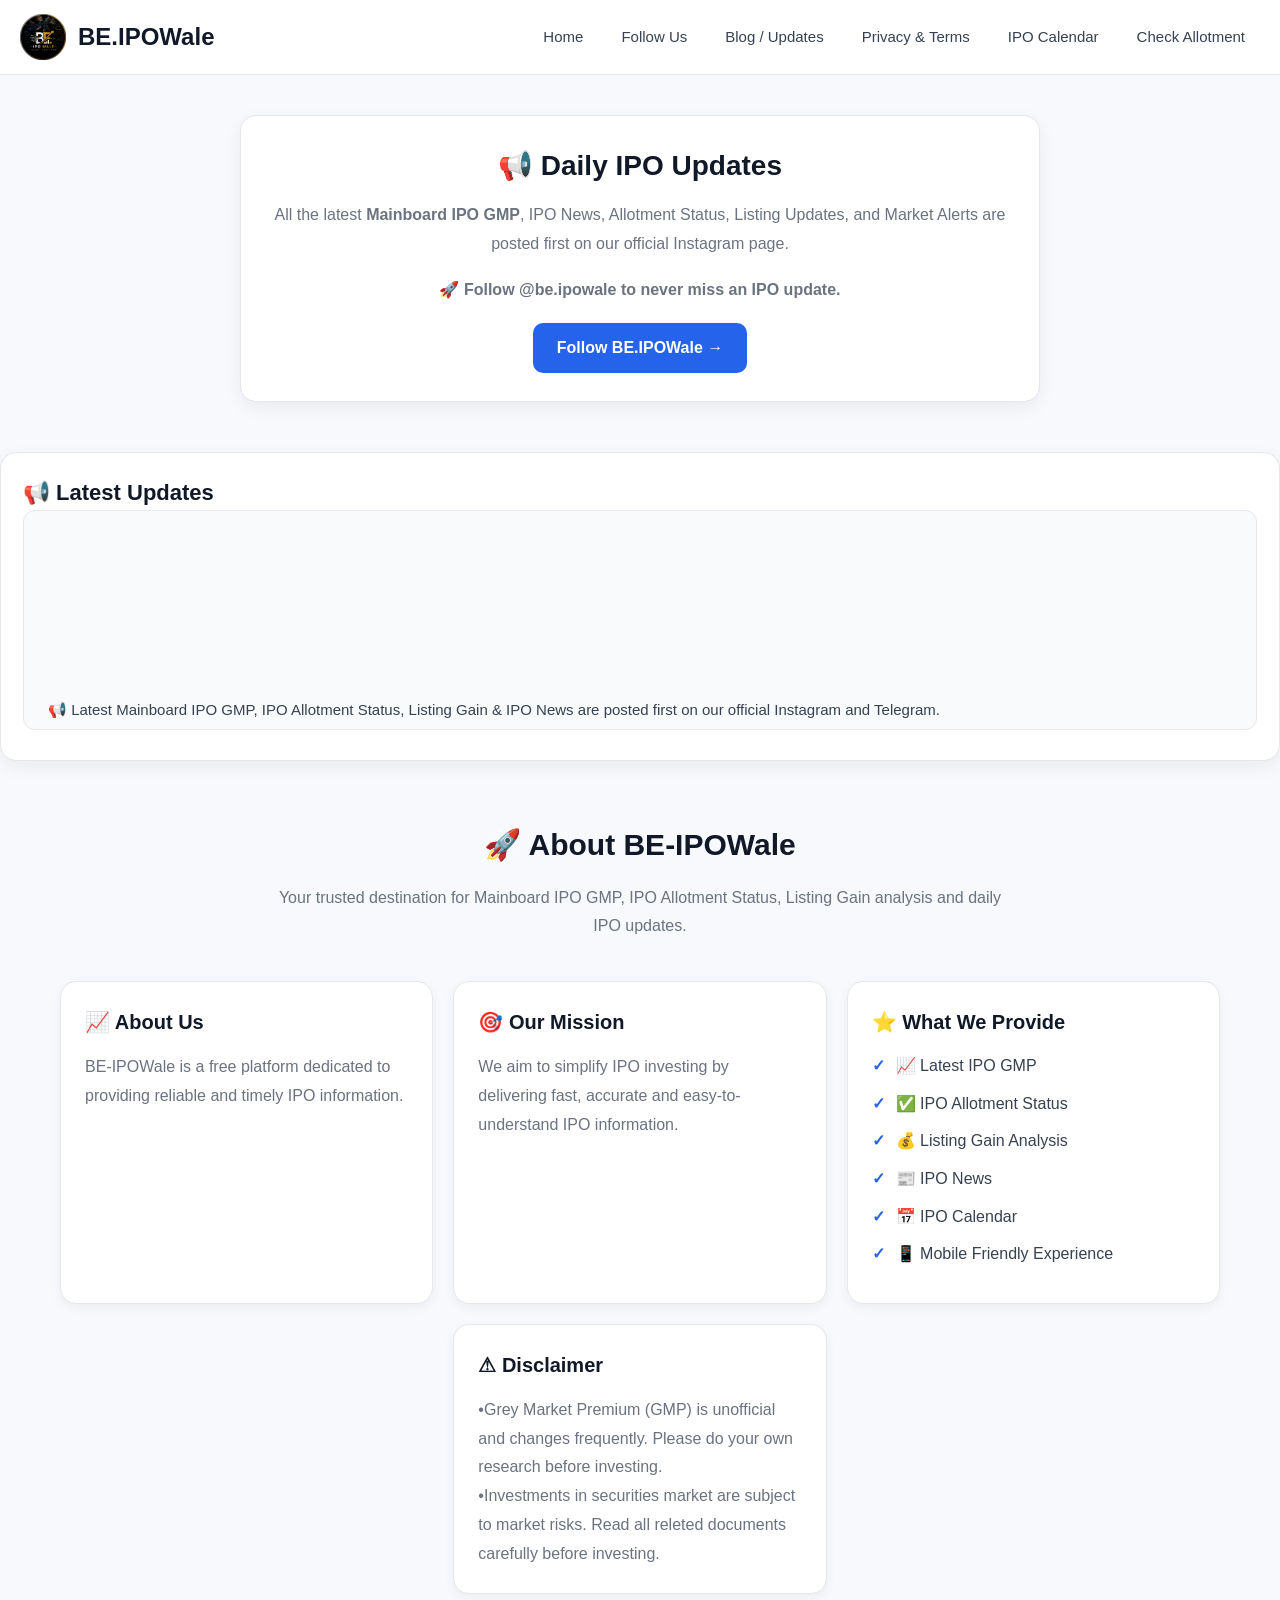
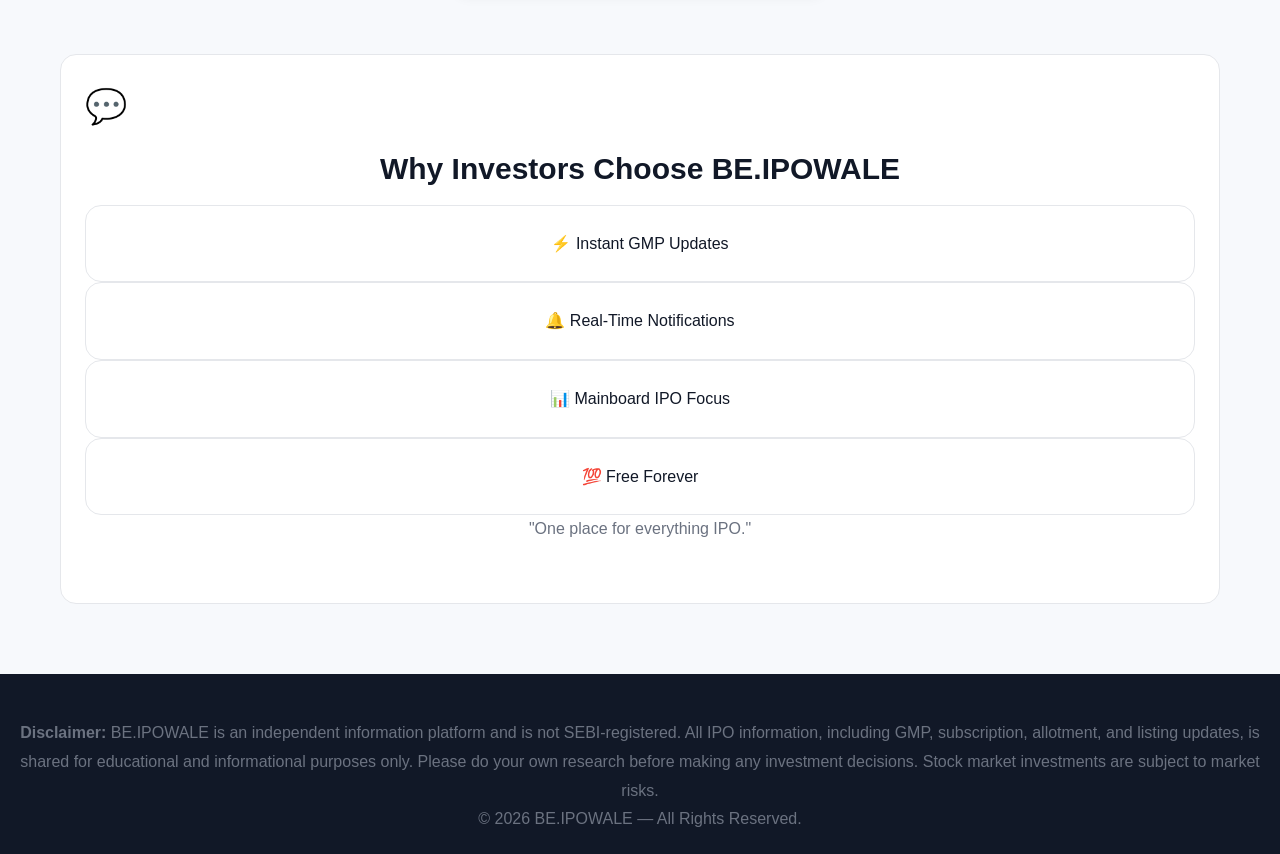
==== templates/index.html @ 729c3a72 "Update index.html" ====
<!DOCTYPE html>
<html lang="en">
<head>
    <meta charset="UTF-8">
    <meta http-equiv="X-UA-Compatible" content="IE=edge">

    <!-- Responsive -->
    <meta name="viewport" content="width=device-width, initial-scale=1.0">

    <!-- Primary SEO -->
    <title>BE.IPOWale | Mainboard IPO GMP, IPO Allotment Status, Listing Gain & IPO Calendar</title>

    <meta name="title" content="BE.IPOWale | Mainboard IPO GMP, IPO Allotment Status & IPO Updates">

    <meta name="description" content="Get the latest Mainboard IPO GMP, IPO Allotment Status, Listing Gain, IPO Calendar, Subscription Status, IPO News and Daily IPO Updates. BE.IPOWale provides fast, reliable and easy-to-understand IPO information for investors.">

    <meta name="keywords" content="IPO GMP, Mainboard IPO GMP, IPO Allotment Status, IPO Listing Gain, IPO Calendar, IPO News, Upcoming IPO, Current IPO, Latest IPO, IPO Subscription, Grey Market Premium, BE IPOWale">

    <meta name="author" content="BE.IPOWale">

    <meta name="robots" content="index, follow, max-image-preview:large">

    <meta name="googlebot" content="index, follow">

    <meta name="revisit-after" content="1 day">

    <!-- Canonical -->
    <link rel="canonical" href="https://beipowale.onrender.com/">

    <!-- Language -->
    <meta name="language" content="English">
    <meta http-equiv="content-language" content="en">

    <!-- Geo -->
    <meta name="geo.region" content="IN">
    <meta name="geo.country" content="India">

    <!-- Theme -->
    <meta name="theme-color" content="#0f172a">

    <!-- Open Graph -->
    <meta property="og:type" content="website">

    <meta property="og:site_name" content="BE.IPOWale">

    <meta property="og:title" content="BE.IPOWale | Mainboard IPO GMP & Allotment Status">

    <meta property="og:description" content="Latest Mainboard IPO GMP, IPO Allotment Status, Listing Gain, IPO Calendar and Daily IPO Updates.">

    <meta property="og:url" content="https://beipowale.onrender.com/">

    <meta property="og:image" content="https://beipowale.onrender.com/static/logo.jpg">

    <meta property="og:image:width" content="512">

    <meta property="og:image:height" content="512">

    <!-- Twitter -->
    <meta name="twitter:card" content="summary_large_image">

    <meta name="twitter:title" content="BE.IPOWale | Mainboard IPO GMP">

    <meta name="twitter:description" content="Daily Mainboard IPO GMP, IPO Allotment Status, Listing Gain, IPO Calendar and IPO News.">

    <meta name="twitter:image" content="https://beipowale.onrender.com/static/logo.jpg">

    <meta name="twitter:site" content="@be.ipowale">

    <!-- Favicon -->
    <link rel="icon" type="image/png" href="/static/logo.jpg">

    <link rel="apple-touch-icon" href="/static/logo.jpg">

    <!-- Styles -->
    <link rel="stylesheet" href="/static/style.css">

    <!-- Structured Data -->
    <script type="application/ld+json">
    {
      "@context":"https://schema.org",
      "@type":"WebSite",
      "name":"BE.IPOWale",
      "url":"https://beipowale.onrender.com/",
      "description":"Latest Mainboard IPO GMP, IPO Allotment Status, Listing Gain, IPO Calendar and IPO News.",
      "publisher":{
          "@type":"Organization",
          "name":"BE.IPOWale",
          "logo":{
             "@type":"ImageObject",
             "url":"https://beipowale.onrender.com/static/logo.jpg"
          }
      },
      "potentialAction":{
          "@type":"SearchAction",
          "target":"https://beipowale.onrender.com/search?q={search_term_string}",
          "query-input":"required name=search_term_string"
      }
    }
    </script>
 <meta name="google-site-verification" content="jUMJra1Lq14fkxFklUsbDuVm2UQe7QwJyzm6_l7hiqo" />
</head>
   
<body>
    <div class="watermark"></div>
  <!-- Loader -->
  <div class="page-loader"><div class="loader-spinner"></div></div>

  <!-- Header -->
  <header>
    <div class="header-logo">
        <img src="/static/logo.jpg" alt="BE.IPOWale Logo" class="logo">
        <h1 id="heading">BE.IPOWale</h1>
    </div>

    <button class="menu-toggle" onclick="toggleMenu()">☰</button>

    <nav id="mainNav">
        <a href="/">Home</a>
        <a href="/contact">Follow Us</a>
        <a href="/blog">Blog / Updates</a>
        <a href="/terms">Privacy & Terms</a>
        <a href="/ipo-calendar">IPO Calendar</a>
        <a href="/allotment">Check Allotment</a>
        
    </nav>
</header>
  
  
<!---Instagram Updates Secton--->
<div class="instagram-update-box">
    <h3>📢 Daily IPO Updates</h3>
    <p>
        All the latest <strong>Mainboard IPO GMP</strong>, IPO News,
        Allotment Status, Listing Updates, and Market Alerts are posted
        first on our official Instagram page.
    </p>

    <p class="follow-text">
        🚀 Follow <strong>@be.ipowale</strong> to never miss an IPO update.
    </p>

    <a href="https://instagram.com/be.ipowale" target="_blank" class="insta-btn">
        Follow BE.IPOWale →
    </a>
</div>

<!-- Latest Updates -->
<section class="updates">
  <h3>📢 Latest Updates</h3>
  <marquee behavior="scroll" direction="up" scrollamount="3" onmouseover="this.stop();" onmouseout="this.start();">
    <div>📢 Latest Mainboard IPO GMP, IPO Allotment Status, Listing Gain & IPO News are posted first on our official Instagram and Telegram.</div>

<div>📸 Instagram: <strong>@be.ipowale</strong></div>

<div>📢 Telegram: <strong>@be_ipowale</strong></div>

<div>🚀 Follow us on Instagram and join our Telegram channel to receive daily IPO updates before they appear on the website.</div>

<div>💙 Thank you for supporting <strong>BE.IPOWale</strong>.</div>
  </marquee>
</section>

<!DOCTYPE html>
<html lang="en">
<head>
    <meta charset="UTF-8">
    <meta http-equiv="X-UA-Compatible" content="IE=edge">

    <!-- Responsive -->
    <meta name="viewport" content="width=device-width, initial-scale=1.0">

    <!-- Primary SEO -->
    <title>BE.IPOWale | Mainboard IPO GMP, IPO Allotment Status, Listing Gain & IPO Calendar</title>

    <meta name="title" content="BE.IPOWale | Mainboard IPO GMP, IPO Allotment Status & IPO Updates">

    <meta name="description" content="Get the latest Mainboard IPO GMP, IPO Allotment Status, Listing Gain, IPO Calendar, Subscription Status, IPO News and Daily IPO Updates. BE.IPOWale provides fast, reliable and easy-to-understand IPO information for investors.">

    <meta name="keywords" content="IPO GMP, Mainboard IPO GMP, IPO Allotment Status, IPO Listing Gain, IPO Calendar, IPO News, Upcoming IPO, Current IPO, Latest IPO, IPO Subscription, Grey Market Premium, BE IPOWale">

    <meta name="author" content="BE.IPOWale">

    <meta name="robots" content="index, follow, max-image-preview:large">

    <meta name="googlebot" content="index, follow">

    <meta name="revisit-after" content="1 day">

    <!-- Canonical -->
    <link rel="canonical" href="https://beipowale.onrender.com/">

    <!-- Language -->
    <meta name="language" content="English">
    <meta http-equiv="content-language" content="en">

    <!-- Geo -->
    <meta name="geo.region" content="IN">
    <meta name="geo.country" content="India">

    <!-- Theme -->
    <meta name="theme-color" content="#0f172a">

    <!-- Open Graph -->
    <meta property="og:type" content="website">

    <meta property="og:site_name" content="BE.IPOWale">

    <meta property="og:title" content="BE.IPOWale | Mainboard IPO GMP & Allotment Status">

    <meta property="og:description" content="Latest Mainboard IPO GMP, IPO Allotment Status, Listing Gain, IPO Calendar and Daily IPO Updates.">

    <meta property="og:url" content="https://beipowale.onrender.com/">

    <meta property="og:image" content="https://beipowale.onrender.com/static/logo.jpg">

    <meta property="og:image:width" content="512">

    <meta property="og:image:height" content="512">

    <!-- Twitter -->
    <meta name="twitter:card" content="summary_large_image">

    <meta name="twitter:title" content="BE.IPOWale | Mainboard IPO GMP">

    <meta name="twitter:description" content="Daily Mainboard IPO GMP, IPO Allotment Status, Listing Gain, IPO Calendar and IPO News.">

    <meta name="twitter:image" content="https://beipowale.onrender.com/static/logo.jpg">

    <meta name="twitter:site" content="@be.ipowale">

    <!-- Favicon -->
    <link rel="icon" type="image/png" href="/static/logo.jpg">

    <link rel="apple-touch-icon" href="/static/logo.jpg">

    <!-- Styles -->
    <link rel="stylesheet" href="/static/style.css">

    <!-- Structured Data -->
    <script type="application/ld+json">
    {
      "@context":"https://schema.org",
      "@type":"WebSite",
      "name":"BE.IPOWale",
      "url":"https://beipowale.onrender.com/",
      "description":"Latest Mainboard IPO GMP, IPO Allotment Status, Listing Gain, IPO Calendar and IPO News.",
      "publisher":{
          "@type":"Organization",
          "name":"BE.IPOWale",
          "logo":{
             "@type":"ImageObject",
             "url":"https://beipowale.onrender.com/static/logo.jpg"
          }
      },
      "potentialAction":{
          "@type":"SearchAction",
          "target":"https://beipowale.onrender.com/search?q={search_term_string}",
          "query-input":"required name=search_term_string"
      }
    }
    </script>
 <meta name="google-site-verification" content="jUMJra1Lq14fkxFklUsbDuVm2UQe7QwJyzm6_l7hiqo" />
    <meta name="msvalidate.01" content="3FD8E168BD5E34C54088E8031E6D7EBC" />
</head>
   
<body>
    <div class="watermark"></div>
  <!-- Loader -->

  <!-- Scroll-to-Top -->
  <button onclick="scrollToTop()" id="scrollTopBtn" title="Go to top">⬆️</button>

  <script>
    // Loader
    window.addEventListener('load', () => {
      const loader = document.querySelector('.page-loader');
      setTimeout(() => loader.classList.add('fade-out'), 1000);
    });

    // Scroll-to-top
    function scrollToTop() {
      window.scrollTo({ top: 0, behavior: 'smooth' });
    }
    window.onscroll = () => {
      const btn = document.getElementById("scrollTopBtn");
      btn.style.display = (document.documentElement.scrollTop > 200) ? "block" : "none";
    };

    // Toggle Menu
    function toggleMenu() {
      document.getElementById("mainNav").classList.toggle("nav-visible");
    }
  </script>
</body>
</html>


  <!-- About Section -->
  <section class="about-section">
    <h2>🚀 About BE-IPOWale</h2>
    <p class="about-intro">Your trusted destination for Mainboard IPO GMP, IPO Allotment Status, Listing Gain analysis and daily IPO updates.</p>
    <div class="about-grid">
      <div class="about-card">
        <h3>📈 About Us</h3>
        <p>BE-IPOWale is a free platform dedicated to providing reliable and timely IPO information.</p>
      </div>
      <div class="about-card">
        <h3>🎯 Our Mission</h3>
        <p>We aim to simplify IPO investing by delivering fast, accurate and easy-to-understand IPO information.</p>
      </div>
      <div class="about-card">
        <h3>⭐ What We Provide</h3>
        <ul>
          <li>📈 Latest IPO GMP</li>
          <li>✅ IPO Allotment Status</li>
          <li>💰 Listing Gain Analysis</li>
          <li>📰 IPO News</li>
          <li>📅 IPO Calendar</li>
          <li>📱 Mobile Friendly Experience</li>
        </ul>
      </div>
      <div class="candle-bg">
  <div class="candle"></div>
  <div class="candle red"></div>
  <div class="candle"></div>
  <div class="candle red"></div>
</div>

      <div class="about-card">
        <h3>⚠ Disclaimer</h3>
        <p>•Grey Market Premium (GMP) is unofficial and changes frequently. Please do your own research before investing.</p>
          <p>•Investments in securities market are subject to market risks. Read all releted documents carefully before investing.</p>
      </div>
    </div>
  </section>

  <!-- Testimonials -->
   
 <!-- Testimonials -->
<section class="testimonials">

    <div class="testimonial-card">

        <div class="quote-icon">💬</div>

        <h2>Why Investors Choose BE.IPOWALE</h2>

        <div class="feature">⚡ Instant GMP Updates</div>
        <div class="feature">🔔 Real-Time Notifications</div>
        <div class="feature">📊 Mainboard IPO Focus</div>
        <div class="feature">💯 Free Forever</div>

        <p class="review">
            "One place for everything IPO."
        </p>

    </div>

</section>
  
  <!-- Scroll-to-Top -->
  <button onclick="scrollToTop()" id="scrollTopBtn" title="Go to top">⬆️</button>

  <script>
    // Loader
    window.addEventListener('load', () => {
      const loader = document.querySelector('.page-loader');
      setTimeout(() => loader.classList.add('fade-out'), 1000);
    });

    // Scroll-to-top
    function scrollToTop() {
      window.scrollTo({ top: 0, behavior: 'smooth' });
    }
    window.onscroll = () => {
      const btn = document.getElementById("scrollTopBtn");
      btn.style.display = (document.documentElement.scrollTop > 200) ? "block" : "none";
    };

    // Toggle Menu
    function toggleMenu() {
      document.getElementById("mainNav").classList.toggle("nav-visible");
    }
  </script>
  <!-- Footer -->
   <center>
  <footer>
       <p class="footer-disclaimer">
    <strong>Disclaimer:</strong> BE.IPOWALE is an independent information platform and is not SEBI-registered. All IPO information, including GMP, subscription, allotment, and listing updates, is shared for educational and informational purposes only. Please do your own research before making any investment decisions. Stock market investments are subject to market risks.
  </p>
    <p>© 2026 BE.IPOWALE — All Rights Reserved.</p>

    </footer>
  </center>
</body>
</html>
---- static/style.css ----
/*==================================================
  PART 1 - CLEAN BASE THEME
==================================================*/

:root{

  --primary:#2563eb;
  --primary-dark:#1d4ed8;

  --bg:#f7f9fc;

  --card:#ffffff;

  --text:#111827;

  --text-light:#6b7280;

  --border:#e5e7eb;

  --success:#16a34a;

  --danger:#dc2626;

  --radius:16px;

  --shadow:0 6px 18px rgba(0,0,0,.08);

}


/* Reset */

*{
    margin:0;
    padding:0;
    box-sizing:border-box;
}

html{
    scroll-behavior:smooth;
}


/* Body */

body{

    font-family:'Poppins',sans-serif;

    background:var(--bg);

    color:var(--text);

    line-height:1.6;

    overflow-x:hidden;

}


/* Container */

.container{

    width:100%;

    max-width:1200px;

    margin:auto;

    padding:20px;

}


/* Typography */

h1{

    font-size:36px;

    font-weight:700;

}

h2{

    font-size:28px;

    font-weight:700;

    margin-bottom:15px;

}

h3{

    font-size:22px;

    font-weight:600;

}

p{

    color:var(--text-light);

    line-height:1.8;

}


/* Links */

a{

    text-decoration:none;

    color:inherit;

}


/* Images */

img{

    max-width:100%;

    display:block;

}


/* Buttons */

button{

    font-family:inherit;

}


/* Card */

.card{

    background:var(--card);

    border-radius:var(--radius);

    box-shadow:var(--shadow);

    padding:20px;

}


/* Section */

section{

    padding:60px 0;

}


/* Scrollbar */

::-webkit-scrollbar{

    width:8px;

}

::-webkit-scrollbar-thumb{

    background:#cbd5e1;

    border-radius:20px;

}

::-webkit-scrollbar-thumb:hover{

    background:#94a3b8;

}


/* Selection */

::selection{

    background:#2563eb;

    color:#fff;

}


/* Mobile */

@media(max-width:768px){

.container{

padding:15px;

}

section{

padding:40px 0;

}

h1{

font-size:28px;

}

h2{

font-size:24px;

}

h3{

font-size:20px;

}

body{

font-size:15px;

}

}

@media(max-width:480px){

.container{

padding:12px;

}

h1{

font-size:24px;

}

h2{

font-size:21px;

}

h3{

font-size:18px;

}

body{

font-size:14px;

}

}
/*==================================================
  PART 2 - HEADER & NAVIGATION
==================================================*/

/* Header */

header{

    position:sticky;

    top:0;

    z-index:999;

    background:#ffffff;

    border-bottom:1px solid #e5e7eb;

    display:flex;

    align-items:center;

    justify-content:space-between;

    padding:14px 20px;

}


/* Logo */

.header-logo{

    display:flex;

    align-items:center;

    gap:12px;

}

.logo{

    width:46px;

    height:46px;

    border-radius:12px;

    object-fit:cover;

}

#heading{

    font-size:24px;

    font-weight:700;

    color:#111827;

    margin:0;

    line-height:1.2;

}


/* Desktop Navigation */

nav{

    display:flex;

    align-items:center;

    gap:8px;

}

nav a{

    padding:10px 15px;

    border-radius:10px;

    color:#374151;

    font-size:15px;

    font-weight:500;

    transition:.25s;

}

nav a:hover{

    background:#2563eb;

    color:#ffffff;

}

nav a.active{

    background:#2563eb;

    color:#ffffff;

}


/* Hamburger */

.menu-toggle{

    display:none;

    background:none;

    border:none;

    font-size:28px;

    color:#111827;

    cursor:pointer;

}


/* ======================
   Tablet
====================== */

@media(max-width:992px){

#heading{

font-size:22px;

}

nav a{

padding:9px 12px;

font-size:14px;

}

}


/* ======================
   Mobile Menu
====================== */

@media(max-width:768px){

header{

padding:12px 15px;

}

.logo{

width:42px;

height:42px;

}

#heading{

font-size:20px;

}

.menu-toggle{

display:block;

}

nav{

display:none;

position:absolute;

top:100%;

left:0;

right:0;

background:#ffffff;

border-top:1px solid #e5e7eb;

padding:10px 0;

flex-direction:column;

gap:0;

box-shadow:0 10px 20px rgba(0,0,0,.08);

}

nav.nav-visible{

display:flex;

}

nav a{

width:100%;

padding:14px 20px;

border-radius:0;

border-bottom:1px solid #f1f5f9;

}

nav a:hover{

background:#eff6ff;

color:#2563eb;

}

}


/* ======================
   Small Mobile
====================== */

@media(max-width:480px){

header{

padding:10px 12px;

}

.logo{

width:38px;

height:38px;

}

#heading{

font-size:18px;

}

.menu-toggle{

font-size:26px;

}

}
/*==================================================
  PART 3 - HOMEPAGE
==================================================*/

/* ---------- Common Section ---------- */

.section-title{

    text-align:center;

    font-size:30px;

    font-weight:700;

    color:#111827;

    margin-bottom:10px;

}

.section-subtitle{

    text-align:center;

    color:#6b7280;

    max-width:650px;

    margin:0 auto 35px;

    line-height:1.7;

}


/* ---------- Instagram Update ---------- */

.instagram-update-box{

    background:#ffffff;

    border:1px solid #e5e7eb;

    border-radius:16px;

    padding:28px;

    max-width:800px;

    margin:40px auto;

    text-align:center;

    box-shadow:0 6px 18px rgba(0,0,0,.06);

}

.instagram-update-box h3{

    font-size:28px;

    margin-bottom:12px;

    color:#111827;

}

.instagram-update-box p{

    color:#6b7280;

    margin-bottom:18px;

    line-height:1.8;

}

.follow-text{

    font-weight:600;

    color:#2563eb;

}


/* ---------- Instagram Button ---------- */

.insta-btn{

    display:inline-block;

    background:#2563eb;

    color:#fff;

    padding:12px 24px;

    border-radius:10px;

    font-weight:600;

    transition:.25s;

}

.insta-btn:hover{

    background:#1d4ed8;

}


/* ---------- Latest Updates ---------- */

.updates{

    margin:50px auto;

    background:#ffffff;

    border:1px solid #e5e7eb;

    border-radius:16px;

    padding:22px;

    box-shadow:0 6px 18px rgba(0,0,0,.06);

}

.updates h2{

    text-align:center;

    margin-bottom:18px;

    color:#111827;

}

.updates marquee{

    background:#f8fafc;

    border:1px solid #e5e7eb;

    border-radius:12px;

    padding:12px;

    height:220px;

    color:#374151;

    font-size:15px;

}

.updates marquee div{

    padding:12px;

    border-bottom:1px solid #e5e7eb;

}


/* ---------- Info Cards ---------- */

.info-grid{

    display:grid;

    grid-template-columns:repeat(3,1fr);

    gap:20px;

    margin-top:35px;

}

.info-card{

    background:#ffffff;

    border:1px solid #e5e7eb;

    border-radius:16px;

    padding:22px;

    text-align:center;

    transition:.25s;

}

.info-card:hover{

    transform:translateY(-4px);

}

.info-card h3{

    font-size:22px;

    margin-bottom:10px;

    color:#111827;

}

.info-card p{

    color:#6b7280;

}


/* ---------- Quick Buttons ---------- */

.quick-links{

    display:flex;

    justify-content:center;

    flex-wrap:wrap;

    gap:15px;

    margin-top:35px;

}

.quick-links a{

    background:#2563eb;

    color:#ffffff;

    padding:12px 20px;

    border-radius:10px;

    font-weight:600;

    transition:.25s;

}

.quick-links a:hover{

    background:#1d4ed8;

}


/* ---------- Mobile ---------- */

@media(max-width:768px){

.instagram-update-box{

padding:20px;

margin:25px 15px;

}

.instagram-update-box h3{

font-size:22px;

}

.updates{

margin:25px 15px;

padding:18px;

}

.updates marquee{

height:180px;

font-size:14px;

}

.info-grid{

grid-template-columns:1fr;

gap:15px;

}

.quick-links{

flex-direction:column;

}

.quick-links a{

width:100%;

text-align:center;

}

}


/* ---------- Small Mobile ---------- */

@media(max-width:480px){

.section-title{

font-size:24px;

}

.section-subtitle{

font-size:14px;

}

.instagram-update-box{

padding:18px;

}

.insta-btn{

width:100%;

}

}
/*==================================================
  PART 4 - ABOUT SECTION & FEATURES
==================================================*/

/* ---------- About Section ---------- */

.about-section{

    max-width:1200px;

    margin:60px auto;

    padding:0 20px;

}

.about-section h2{

    text-align:center;

    font-size:30px;

    color:#111827;

    margin-bottom:15px;

    font-weight:700;

}

.about-intro{

    max-width:750px;

    margin:0 auto 40px;

    text-align:center;

    color:#6b7280;

    line-height:1.8;

}


/* ---------- About Grid ---------- */

.about-grid{

    display:grid;

    grid-template-columns:repeat(3,1fr);

    gap:20px;

}


/* ---------- About Card ---------- */

.about-card{

    background:#ffffff;

    border:1px solid #e5e7eb;

    border-radius:16px;

    padding:24px;

    box-shadow:0 4px 12px rgba(0,0,0,.05);

    transition:.25s;

}

.about-card:hover{

    border-color:#2563eb;

    transform:translateY(-4px);

}


.about-card h3{

    font-size:20px;

    margin-bottom:15px;

    color:#111827;

}


.about-card p{

    color:#6b7280;

    line-height:1.8;

}


/* ---------- List ---------- */

.about-card ul{

    margin-top:15px;

    list-style:none;

}

.about-card li{

    margin-bottom:12px;

    padding-left:24px;

    position:relative;

    color:#374151;

}

.about-card li::before{

    content:"✓";

    position:absolute;

    left:0;

    color:#2563eb;

    font-weight:bold;

}


/*==================================================
 WHY CHOOSE US
==================================================*/

.features{

    margin-top:60px;

}

.features h2{

    text-align:center;

    font-size:30px;

    margin-bottom:35px;

    color:#111827;

}


/* ---------- Feature Grid ---------- */

.feature-grid{

    display:grid;

    grid-template-columns:repeat(4,1fr);

    gap:20px;

}


/* ---------- Feature Card ---------- */

.feature{

    background:#ffffff;

    border:1px solid #e5e7eb;

    border-radius:16px;

    padding:25px;

    text-align:center;

    transition:.25s;

}

.feature:hover{

    border-color:#2563eb;

    transform:translateY(-5px);

}


.feature i{

    font-size:38px;

    color:#2563eb;

    margin-bottom:15px;

}


.feature h3{

    font-size:20px;

    margin-bottom:10px;

    color:#111827;

}


.feature p{

    color:#6b7280;

    line-height:1.7;

}


/*==================================================
 STATS
==================================================*/

.stats{

    display:grid;

    grid-template-columns:repeat(4,1fr);

    gap:20px;

    margin-top:60px;

}


.stat-box{

    background:#ffffff;

    border:1px solid #e5e7eb;

    border-radius:16px;

    padding:25px;

    text-align:center;

}


.stat-box h2{

    font-size:34px;

    color:#2563eb;

    margin-bottom:8px;

}


.stat-box span{

    color:#6b7280;

}


/*==================================================
 TABLET
==================================================*/

@media(max-width:992px){

.about-grid{

grid-template-columns:repeat(2,1fr);

}

.feature-grid{

grid-template-columns:repeat(2,1fr);

}

.stats{

grid-template-columns:repeat(2,1fr);

}

}


/*==================================================
 MOBILE
==================================================*/

@media(max-width:768px){

.about-section{

padding:0 15px;

margin:45px auto;

}

.about-section h2{

font-size:26px;

}

.about-intro{

font-size:15px;

margin-bottom:25px;

}

.about-grid{

grid-template-columns:1fr;

gap:15px;

}

.feature-grid{

grid-template-columns:1fr;

gap:15px;

}

.stats{

grid-template-columns:1fr 1fr;

gap:15px;

}

.about-card{

padding:20px;

}

.feature{

padding:20px;

}

}


/*==================================================
 SMALL MOBILE
==================================================*/

@media(max-width:480px){

.about-section h2{

font-size:24px;

}

.stats{

grid-template-columns:1fr;

}

.about-card h3{

font-size:18px;

}

.feature h3{

font-size:18px;

}

.stat-box h2{

font-size:28px;

}

}
/*==================================================
  PART 5 - TESTIMONIALS & FOOTER
==================================================*/

/* ---------- Testimonials ---------- */

.testimonials{

    max-width:1200px;

    margin:60px auto;

    padding:0 20px;

}

.testimonials h2{

    text-align:center;

    font-size:30px;

    color:#111827;

    margin-bottom:12px;

}

.testimonials p{

    text-align:center;

    max-width:650px;

    margin:0 auto 35px;

    color:#6b7280;

}


/* Testimonial Grid */

.testimonial-grid{

    display:grid;

    grid-template-columns:repeat(3,1fr);

    gap:20px;

}


/* Testimonial Card */

.testimonial-card{

    background:#ffffff;

    border:1px solid #e5e7eb;

    border-radius:16px;

    padding:24px;

    transition:.25s;

}

.testimonial-card:hover{

    border-color:#2563eb;

}


.quote-icon{

    font-size:34px;

    color:#2563eb;

    margin-bottom:12px;

}

.review{

    color:#6b7280;

    line-height:1.8;

    margin-bottom:18px;

}

.user{

    display:flex;

    align-items:center;

    gap:12px;

}

.user img{

    width:52px;

    height:52px;

    border-radius:50%;

    object-fit:cover;

}

.user-info h4{

    color:#111827;

    font-size:16px;

}

.user-info span{

    color:#6b7280;

    font-size:14px;

}

.stars{

    margin-top:15px;

    color:#f59e0b;

    font-size:16px;

}


/*==================================================
  FOOTER
==================================================*/

footer{

    margin-top:70px;

    background:#111827;

    color:#ffffff;

    padding:45px 20px 20px;

}

.footer-container{

    max-width:1200px;

    margin:auto;

    display:grid;

    grid-template-columns:repeat(4,1fr);

    gap:30px;

}

.footer-column h3{

    font-size:18px;

    margin-bottom:15px;

}

.footer-column p{

    color:#d1d5db;

    line-height:1.8;

}

.footer-column ul{

    list-style:none;

}

.footer-column li{

    margin-bottom:10px;

}

.footer-column a{

    color:#d1d5db;

    transition:.25s;

}

.footer-column a:hover{

    color:#60a5fa;

}


/* Social */

.social-links{

    display:flex;

    gap:12px;

    margin-top:15px;

}

.social-links a{

    width:42px;

    height:42px;

    border-radius:10px;

    display:flex;

    align-items:center;

    justify-content:center;

    background:#1f2937;

    color:#ffffff;

    transition:.25s;

}

.social-links a:hover{

    background:#2563eb;

}


/* Footer Bottom */

.footer-bottom{

    border-top:1px solid rgba(255,255,255,.08);

    margin-top:35px;

    padding-top:18px;

    text-align:center;

    color:#9ca3af;

    font-size:14px;

}


/* Scroll Button */

#scrollTopBtn{

    position:fixed;

    bottom:20px;

    right:20px;

    width:48px;

    height:48px;

    border:none;

    border-radius:50%;

    background:#2563eb;

    color:#ffffff;

    font-size:18px;

    cursor:pointer;

    box-shadow:0 5px 15px rgba(0,0,0,.15);

    display:none;

    z-index:999;

}

#scrollTopBtn:hover{

    background:#1d4ed8;

}


/*==================================================
  TABLET
==================================================*/

@media(max-width:992px){

.footer-container{

grid-template-columns:repeat(2,1fr);

}

.testimonial-grid{

grid-template-columns:repeat(2,1fr);

}

}


/*==================================================
  MOBILE
==================================================*/

@media(max-width:768px){

.testimonials{

padding:0 15px;

}

.testimonial-grid{

grid-template-columns:1fr;

gap:15px;

}

.footer-container{

grid-template-columns:1fr;

gap:25px;

text-align:center;

}

.social-links{

justify-content:center;

}

.user{

justify-content:flex-start;

}

footer{

padding:35px 18px 18px;

}

}


/*==================================================
  SMALL MOBILE
==================================================*/

@media(max-width:480px){

.testimonials h2{

font-size:24px;

}

.footer-column h3{

font-size:17px;

}

.footer-bottom{

font-size:13px;

}

#scrollTopBtn{

width:44px;

height:44px;

font-size:16px;

}

}
---- static/style.css ----
/*==================================================
  PART 1 - CLEAN BASE THEME
==================================================*/

:root{

  --primary:#2563eb;
  --primary-dark:#1d4ed8;

  --bg:#f7f9fc;

  --card:#ffffff;

  --text:#111827;

  --text-light:#6b7280;

  --border:#e5e7eb;

  --success:#16a34a;

  --danger:#dc2626;

  --radius:16px;

  --shadow:0 6px 18px rgba(0,0,0,.08);

}


/* Reset */

*{
    margin:0;
    padding:0;
    box-sizing:border-box;
}

html{
    scroll-behavior:smooth;
}


/* Body */

body{

    font-family:'Poppins',sans-serif;

    background:var(--bg);

    color:var(--text);

    line-height:1.6;

    overflow-x:hidden;

}


/* Container */

.container{

    width:100%;

    max-width:1200px;

    margin:auto;

    padding:20px;

}


/* Typography */

h1{

    font-size:36px;

    font-weight:700;

}

h2{

    font-size:28px;

    font-weight:700;

    margin-bottom:15px;

}

h3{

    font-size:22px;

    font-weight:600;

}

p{

    color:var(--text-light);

    line-height:1.8;

}


/* Links */

a{

    text-decoration:none;

    color:inherit;

}


/* Images */

img{

    max-width:100%;

    display:block;

}


/* Buttons */

button{

    font-family:inherit;

}


/* Card */

.card{

    background:var(--card);

    border-radius:var(--radius);

    box-shadow:var(--shadow);

    padding:20px;

}


/* Section */

section{

    padding:60px 0;

}


/* Scrollbar */

::-webkit-scrollbar{

    width:8px;

}

::-webkit-scrollbar-thumb{

    background:#cbd5e1;

    border-radius:20px;

}

::-webkit-scrollbar-thumb:hover{

    background:#94a3b8;

}


/* Selection */

::selection{

    background:#2563eb;

    color:#fff;

}


/* Mobile */

@media(max-width:768px){

.container{

padding:15px;

}

section{

padding:40px 0;

}

h1{

font-size:28px;

}

h2{

font-size:24px;

}

h3{

font-size:20px;

}

body{

font-size:15px;

}

}

@media(max-width:480px){

.container{

padding:12px;

}

h1{

font-size:24px;

}

h2{

font-size:21px;

}

h3{

font-size:18px;

}

body{

font-size:14px;

}

}
/*==================================================
  PART 2 - HEADER & NAVIGATION
==================================================*/

/* Header */

header{

    position:sticky;

    top:0;

    z-index:999;

    background:#ffffff;

    border-bottom:1px solid #e5e7eb;

    display:flex;

    align-items:center;

    justify-content:space-between;

    padding:14px 20px;

}


/* Logo */

.header-logo{

    display:flex;

    align-items:center;

    gap:12px;

}

.logo{

    width:46px;

    height:46px;

    border-radius:12px;

    object-fit:cover;

}

#heading{

    font-size:24px;

    font-weight:700;

    color:#111827;

    margin:0;

    line-height:1.2;

}


/* Desktop Navigation */

nav{

    display:flex;

    align-items:center;

    gap:8px;

}

nav a{

    padding:10px 15px;

    border-radius:10px;

    color:#374151;

    font-size:15px;

    font-weight:500;

    transition:.25s;

}

nav a:hover{

    background:#2563eb;

    color:#ffffff;

}

nav a.active{

    background:#2563eb;

    color:#ffffff;

}


/* Hamburger */

.menu-toggle{

    display:none;

    background:none;

    border:none;

    font-size:28px;

    color:#111827;

    cursor:pointer;

}


/* ======================
   Tablet
====================== */

@media(max-width:992px){

#heading{

font-size:22px;

}

nav a{

padding:9px 12px;

font-size:14px;

}

}


/* ======================
   Mobile Menu
====================== */

@media(max-width:768px){

header{

padding:12px 15px;

}

.logo{

width:42px;

height:42px;

}

#heading{

font-size:20px;

}

.menu-toggle{

display:block;

}

nav{

display:none;

position:absolute;

top:100%;

left:0;

right:0;

background:#ffffff;

border-top:1px solid #e5e7eb;

padding:10px 0;

flex-direction:column;

gap:0;

box-shadow:0 10px 20px rgba(0,0,0,.08);

}

nav.nav-visible{

display:flex;

}

nav a{

width:100%;

padding:14px 20px;

border-radius:0;

border-bottom:1px solid #f1f5f9;

}

nav a:hover{

background:#eff6ff;

color:#2563eb;

}

}


/* ======================
   Small Mobile
====================== */

@media(max-width:480px){

header{

padding:10px 12px;

}

.logo{

width:38px;

height:38px;

}

#heading{

font-size:18px;

}

.menu-toggle{

font-size:26px;

}

}
/*==================================================
  PART 3 - HOMEPAGE
==================================================*/

/* ---------- Common Section ---------- */

.section-title{

    text-align:center;

    font-size:30px;

    font-weight:700;

    color:#111827;

    margin-bottom:10px;

}

.section-subtitle{

    text-align:center;

    color:#6b7280;

    max-width:650px;

    margin:0 auto 35px;

    line-height:1.7;

}


/* ---------- Instagram Update ---------- */

.instagram-update-box{

    background:#ffffff;

    border:1px solid #e5e7eb;

    border-radius:16px;

    padding:28px;

    max-width:800px;

    margin:40px auto;

    text-align:center;

    box-shadow:0 6px 18px rgba(0,0,0,.06);

}

.instagram-update-box h3{

    font-size:28px;

    margin-bottom:12px;

    color:#111827;

}

.instagram-update-box p{

    color:#6b7280;

    margin-bottom:18px;

    line-height:1.8;

}

.follow-text{

    font-weight:600;

    color:#2563eb;

}


/* ---------- Instagram Button ---------- */

.insta-btn{

    display:inline-block;

    background:#2563eb;

    color:#fff;

    padding:12px 24px;

    border-radius:10px;

    font-weight:600;

    transition:.25s;

}

.insta-btn:hover{

    background:#1d4ed8;

}


/* ---------- Latest Updates ---------- */

.updates{

    margin:50px auto;

    background:#ffffff;

    border:1px solid #e5e7eb;

    border-radius:16px;

    padding:22px;

    box-shadow:0 6px 18px rgba(0,0,0,.06);

}

.updates h2{

    text-align:center;

    margin-bottom:18px;

    color:#111827;

}

.updates marquee{

    background:#f8fafc;

    border:1px solid #e5e7eb;

    border-radius:12px;

    padding:12px;

    height:220px;

    color:#374151;

    font-size:15px;

}

.updates marquee div{

    padding:12px;

    border-bottom:1px solid #e5e7eb;

}


/* ---------- Info Cards ---------- */

.info-grid{

    display:grid;

    grid-template-columns:repeat(3,1fr);

    gap:20px;

    margin-top:35px;

}

.info-card{

    background:#ffffff;

    border:1px solid #e5e7eb;

    border-radius:16px;

    padding:22px;

    text-align:center;

    transition:.25s;

}

.info-card:hover{

    transform:translateY(-4px);

}

.info-card h3{

    font-size:22px;

    margin-bottom:10px;

    color:#111827;

}

.info-card p{

    color:#6b7280;

}


/* ---------- Quick Buttons ---------- */

.quick-links{

    display:flex;

    justify-content:center;

    flex-wrap:wrap;

    gap:15px;

    margin-top:35px;

}

.quick-links a{

    background:#2563eb;

    color:#ffffff;

    padding:12px 20px;

    border-radius:10px;

    font-weight:600;

    transition:.25s;

}

.quick-links a:hover{

    background:#1d4ed8;

}


/* ---------- Mobile ---------- */

@media(max-width:768px){

.instagram-update-box{

padding:20px;

margin:25px 15px;

}

.instagram-update-box h3{

font-size:22px;

}

.updates{

margin:25px 15px;

padding:18px;

}

.updates marquee{

height:180px;

font-size:14px;

}

.info-grid{

grid-template-columns:1fr;

gap:15px;

}

.quick-links{

flex-direction:column;

}

.quick-links a{

width:100%;

text-align:center;

}

}


/* ---------- Small Mobile ---------- */

@media(max-width:480px){

.section-title{

font-size:24px;

}

.section-subtitle{

font-size:14px;

}

.instagram-update-box{

padding:18px;

}

.insta-btn{

width:100%;

}

}
/*==================================================
  PART 4 - ABOUT SECTION & FEATURES
==================================================*/

/* ---------- About Section ---------- */

.about-section{

    max-width:1200px;

    margin:60px auto;

    padding:0 20px;

}

.about-section h2{

    text-align:center;

    font-size:30px;

    color:#111827;

    margin-bottom:15px;

    font-weight:700;

}

.about-intro{

    max-width:750px;

    margin:0 auto 40px;

    text-align:center;

    color:#6b7280;

    line-height:1.8;

}


/* ---------- About Grid ---------- */

.about-grid{

    display:grid;

    grid-template-columns:repeat(3,1fr);

    gap:20px;

}


/* ---------- About Card ---------- */

.about-card{

    background:#ffffff;

    border:1px solid #e5e7eb;

    border-radius:16px;

    padding:24px;

    box-shadow:0 4px 12px rgba(0,0,0,.05);

    transition:.25s;

}

.about-card:hover{

    border-color:#2563eb;

    transform:translateY(-4px);

}


.about-card h3{

    font-size:20px;

    margin-bottom:15px;

    color:#111827;

}


.about-card p{

    color:#6b7280;

    line-height:1.8;

}


/* ---------- List ---------- */

.about-card ul{

    margin-top:15px;

    list-style:none;

}

.about-card li{

    margin-bottom:12px;

    padding-left:24px;

    position:relative;

    color:#374151;

}

.about-card li::before{

    content:"✓";

    position:absolute;

    left:0;

    color:#2563eb;

    font-weight:bold;

}


/*==================================================
 WHY CHOOSE US
==================================================*/

.features{

    margin-top:60px;

}

.features h2{

    text-align:center;

    font-size:30px;

    margin-bottom:35px;

    color:#111827;

}


/* ---------- Feature Grid ---------- */

.feature-grid{

    display:grid;

    grid-template-columns:repeat(4,1fr);

    gap:20px;

}


/* ---------- Feature Card ---------- */

.feature{

    background:#ffffff;

    border:1px solid #e5e7eb;

    border-radius:16px;

    padding:25px;

    text-align:center;

    transition:.25s;

}

.feature:hover{

    border-color:#2563eb;

    transform:translateY(-5px);

}


.feature i{

    font-size:38px;

    color:#2563eb;

    margin-bottom:15px;

}


.feature h3{

    font-size:20px;

    margin-bottom:10px;

    color:#111827;

}


.feature p{

    color:#6b7280;

    line-height:1.7;

}


/*==================================================
 STATS
==================================================*/

.stats{

    display:grid;

    grid-template-columns:repeat(4,1fr);

    gap:20px;

    margin-top:60px;

}


.stat-box{

    background:#ffffff;

    border:1px solid #e5e7eb;

    border-radius:16px;

    padding:25px;

    text-align:center;

}


.stat-box h2{

    font-size:34px;

    color:#2563eb;

    margin-bottom:8px;

}


.stat-box span{

    color:#6b7280;

}


/*==================================================
 TABLET
==================================================*/

@media(max-width:992px){

.about-grid{

grid-template-columns:repeat(2,1fr);

}

.feature-grid{

grid-template-columns:repeat(2,1fr);

}

.stats{

grid-template-columns:repeat(2,1fr);

}

}


/*==================================================
 MOBILE
==================================================*/

@media(max-width:768px){

.about-section{

padding:0 15px;

margin:45px auto;

}

.about-section h2{

font-size:26px;

}

.about-intro{

font-size:15px;

margin-bottom:25px;

}

.about-grid{

grid-template-columns:1fr;

gap:15px;

}

.feature-grid{

grid-template-columns:1fr;

gap:15px;

}

.stats{

grid-template-columns:1fr 1fr;

gap:15px;

}

.about-card{

padding:20px;

}

.feature{

padding:20px;

}

}


/*==================================================
 SMALL MOBILE
==================================================*/

@media(max-width:480px){

.about-section h2{

font-size:24px;

}

.stats{

grid-template-columns:1fr;

}

.about-card h3{

font-size:18px;

}

.feature h3{

font-size:18px;

}

.stat-box h2{

font-size:28px;

}

}
/*==================================================
  PART 5 - TESTIMONIALS & FOOTER
==================================================*/

/* ---------- Testimonials ---------- */

.testimonials{

    max-width:1200px;

    margin:60px auto;

    padding:0 20px;

}

.testimonials h2{

    text-align:center;

    font-size:30px;

    color:#111827;

    margin-bottom:12px;

}

.testimonials p{

    text-align:center;

    max-width:650px;

    margin:0 auto 35px;

    color:#6b7280;

}


/* Testimonial Grid */

.testimonial-grid{

    display:grid;

    grid-template-columns:repeat(3,1fr);

    gap:20px;

}


/* Testimonial Card */

.testimonial-card{

    background:#ffffff;

    border:1px solid #e5e7eb;

    border-radius:16px;

    padding:24px;

    transition:.25s;

}

.testimonial-card:hover{

    border-color:#2563eb;

}


.quote-icon{

    font-size:34px;

    color:#2563eb;

    margin-bottom:12px;

}

.review{

    color:#6b7280;

    line-height:1.8;

    margin-bottom:18px;

}

.user{

    display:flex;

    align-items:center;

    gap:12px;

}

.user img{

    width:52px;

    height:52px;

    border-radius:50%;

    object-fit:cover;

}

.user-info h4{

    color:#111827;

    font-size:16px;

}

.user-info span{

    color:#6b7280;

    font-size:14px;

}

.stars{

    margin-top:15px;

    color:#f59e0b;

    font-size:16px;

}


/*==================================================
  FOOTER
==================================================*/

footer{

    margin-top:70px;

    background:#111827;

    color:#ffffff;

    padding:45px 20px 20px;

}

.footer-container{

    max-width:1200px;

    margin:auto;

    display:grid;

    grid-template-columns:repeat(4,1fr);

    gap:30px;

}

.footer-column h3{

    font-size:18px;

    margin-bottom:15px;

}

.footer-column p{

    color:#d1d5db;

    line-height:1.8;

}

.footer-column ul{

    list-style:none;

}

.footer-column li{

    margin-bottom:10px;

}

.footer-column a{

    color:#d1d5db;

    transition:.25s;

}

.footer-column a:hover{

    color:#60a5fa;

}


/* Social */

.social-links{

    display:flex;

    gap:12px;

    margin-top:15px;

}

.social-links a{

    width:42px;

    height:42px;

    border-radius:10px;

    display:flex;

    align-items:center;

    justify-content:center;

    background:#1f2937;

    color:#ffffff;

    transition:.25s;

}

.social-links a:hover{

    background:#2563eb;

}


/* Footer Bottom */

.footer-bottom{

    border-top:1px solid rgba(255,255,255,.08);

    margin-top:35px;

    padding-top:18px;

    text-align:center;

    color:#9ca3af;

    font-size:14px;

}


/* Scroll Button */

#scrollTopBtn{

    position:fixed;

    bottom:20px;

    right:20px;

    width:48px;

    height:48px;

    border:none;

    border-radius:50%;

    background:#2563eb;

    color:#ffffff;

    font-size:18px;

    cursor:pointer;

    box-shadow:0 5px 15px rgba(0,0,0,.15);

    display:none;

    z-index:999;

}

#scrollTopBtn:hover{

    background:#1d4ed8;

}


/*==================================================
  TABLET
==================================================*/

@media(max-width:992px){

.footer-container{

grid-template-columns:repeat(2,1fr);

}

.testimonial-grid{

grid-template-columns:repeat(2,1fr);

}

}


/*==================================================
  MOBILE
==================================================*/

@media(max-width:768px){

.testimonials{

padding:0 15px;

}

.testimonial-grid{

grid-template-columns:1fr;

gap:15px;

}

.footer-container{

grid-template-columns:1fr;

gap:25px;

text-align:center;

}

.social-links{

justify-content:center;

}

.user{

justify-content:flex-start;

}

footer{

padding:35px 18px 18px;

}

}


/*==================================================
  SMALL MOBILE
==================================================*/

@media(max-width:480px){

.testimonials h2{

font-size:24px;

}

.footer-column h3{

font-size:17px;

}

.footer-bottom{

font-size:13px;

}

#scrollTopBtn{

width:44px;

height:44px;

font-size:16px;

}

}
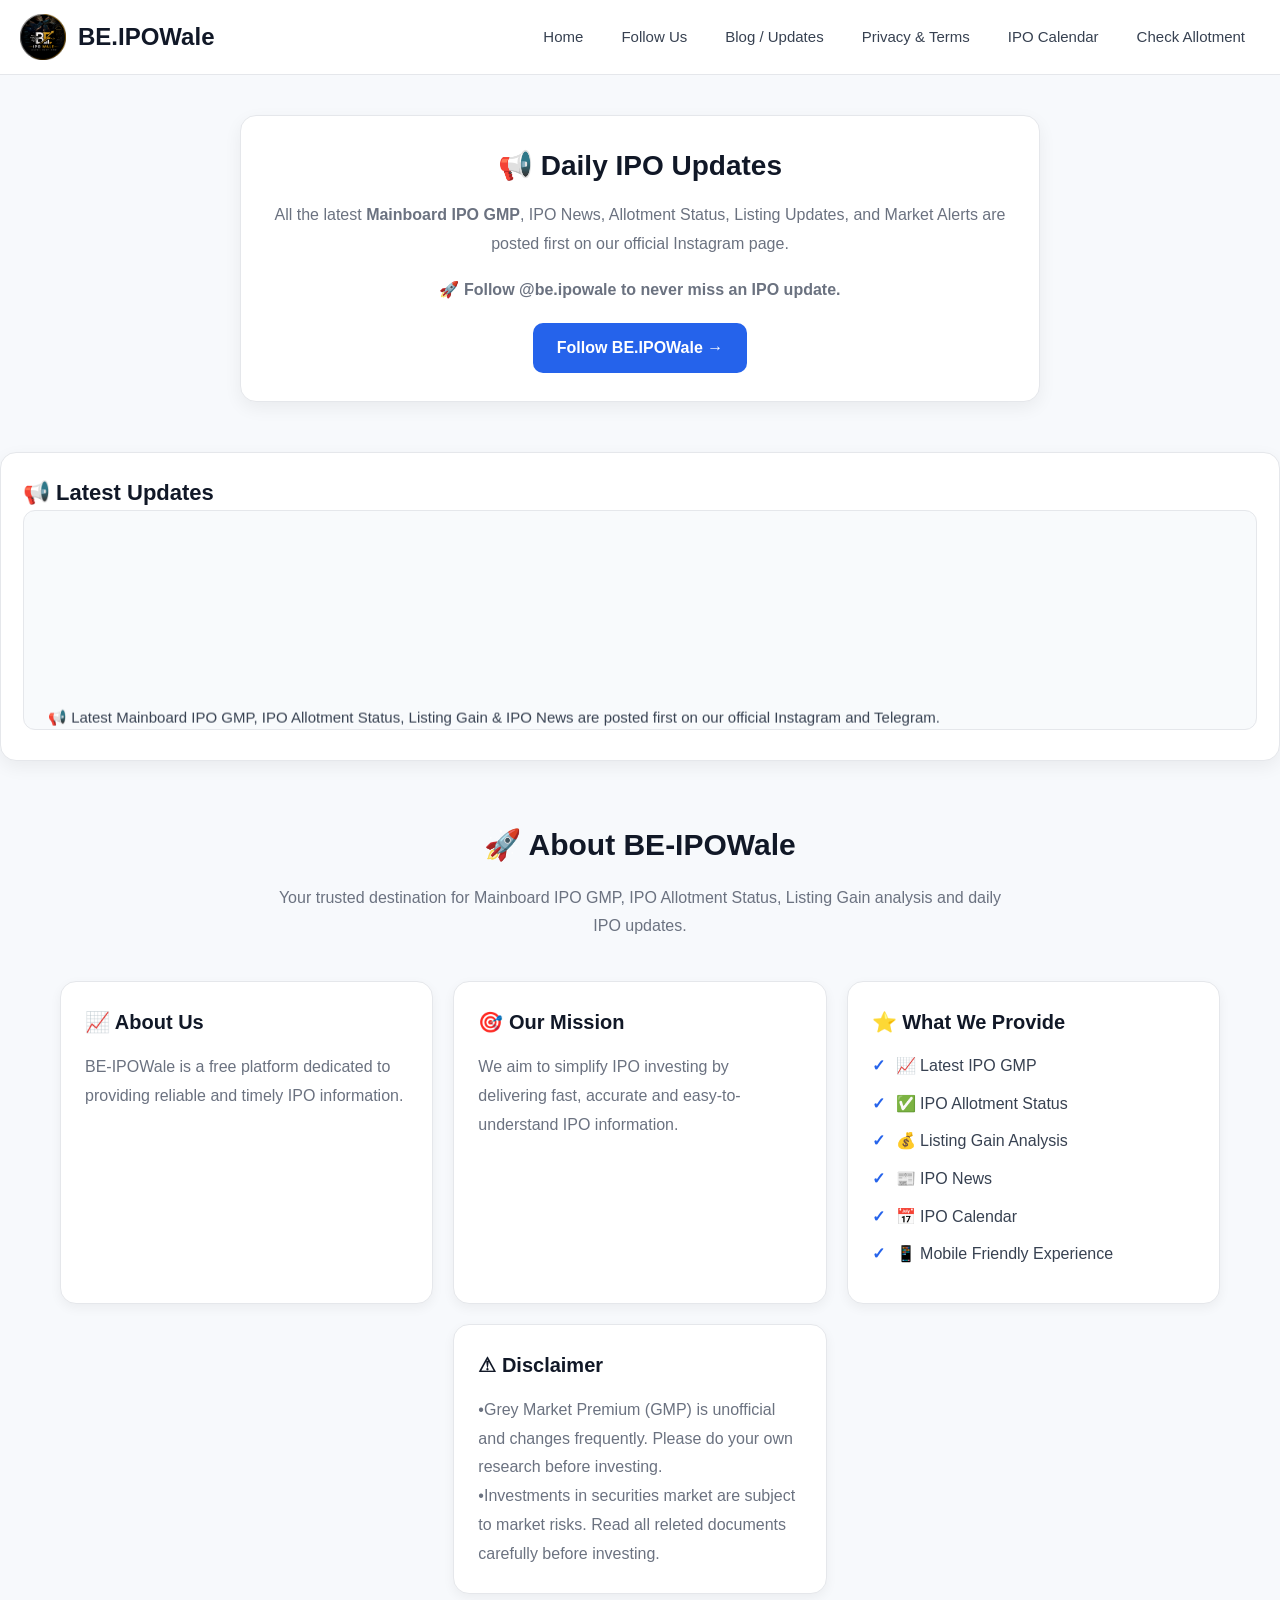
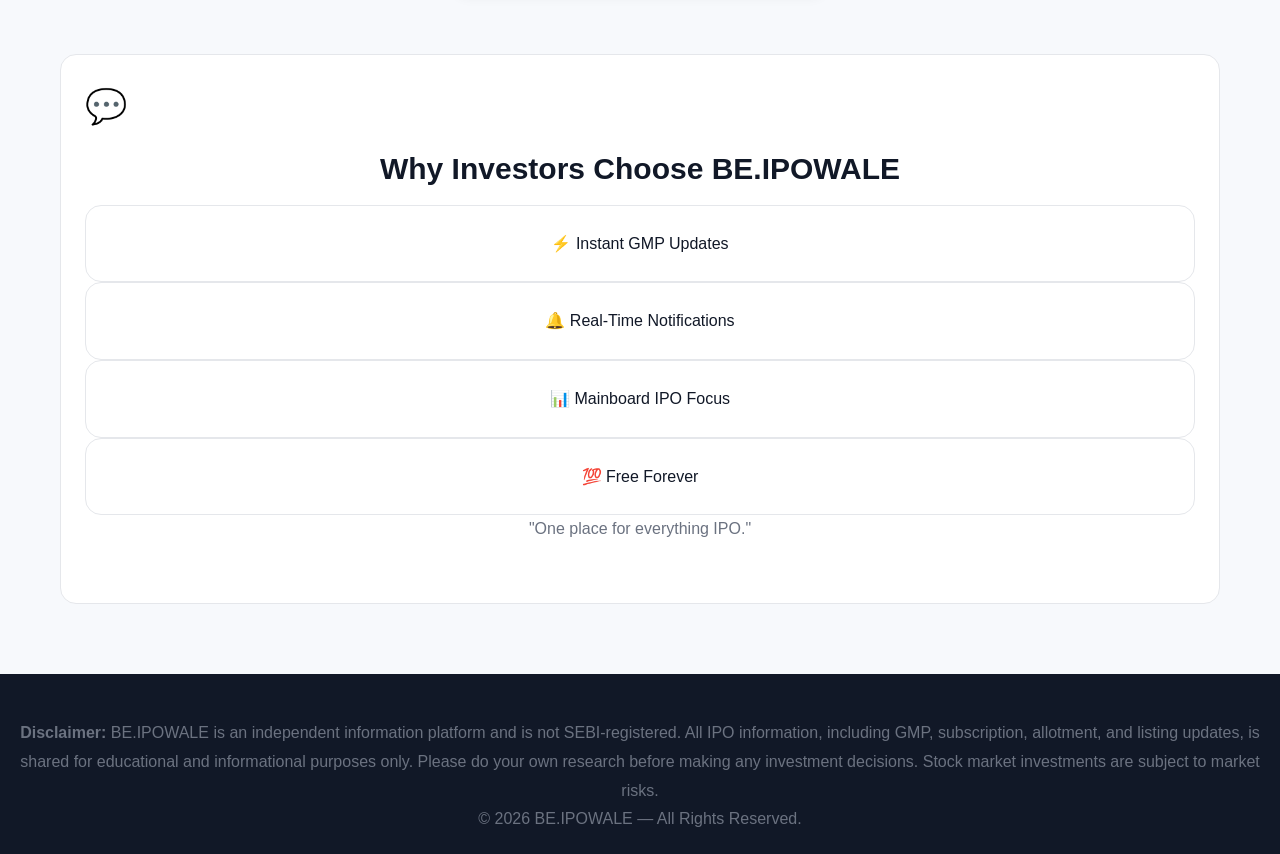
==== commit ea267fdb: "Update index.html" ====
--- a/templates/index.html
+++ b/templates/index.html
@@ -77,25 +77,34 @@
     <!-- Structured Data -->
     <script type="application/ld+json">
     {
-      "@context":"https://schema.org",
-      "@type":"WebSite",
-      "name":"BE.IPOWale",
-      "url":"https://beipowale.onrender.com/",
-      "description":"Latest Mainboard IPO GMP, IPO Allotment Status, Listing Gain, IPO Calendar and IPO News.",
-      "publisher":{
-          "@type":"Organization",
-          "name":"BE.IPOWale",
-          "logo":{
-             "@type":"ImageObject",
-             "url":"https://beipowale.onrender.com/static/logo.jpg"
-          }
-      },
-      "potentialAction":{
-          "@type":"SearchAction",
-          "target":"https://beipowale.onrender.com/search?q={search_term_string}",
-          "query-input":"required name=search_term_string"
-      }
-    }
+ "@context":"https://schema.org",
+ "@type":"BreadcrumbList",
+ "itemListElement":[
+   {
+     "@type":"ListItem",
+     "position":1,
+     "name":"Home",
+     "item":"https://beipowale.onrender.com/"
+   },
+   {
+     "@type":"ListItem",
+     "position":2,
+     "name":"IPO Calendar",
+     "item":"https://beipowale.onrender.com/ipo-calendar"
+   }
+ ]
+}
+{
+ "@context":"https://schema.org",
+ "@type":"Organization",
+ "name":"BE.IPOWale",
+ "url":"https://beipowale.onrender.com/",
+ "logo":"https://beipowale.onrender.com/static/logo.jpg",
+ "sameAs":[
+   "https://instagram.com/be.ipowale",
+   "https://t.me/BE_IPOWALE"
+ ]
+}
     </script>
  <meta name="google-site-verification" content="jUMJra1Lq14fkxFklUsbDuVm2UQe7QwJyzm6_l7hiqo" />
 </head>
@@ -160,141 +169,6 @@
   </marquee>
 </section>
 
-<!DOCTYPE html>
-<html lang="en">
-<head>
-    <meta charset="UTF-8">
-    <meta http-equiv="X-UA-Compatible" content="IE=edge">
-
-    <!-- Responsive -->
-    <meta name="viewport" content="width=device-width, initial-scale=1.0">
-
-    <!-- Primary SEO -->
-    <title>BE.IPOWale | Mainboard IPO GMP, IPO Allotment Status, Listing Gain & IPO Calendar</title>
-
-    <meta name="title" content="BE.IPOWale | Mainboard IPO GMP, IPO Allotment Status & IPO Updates">
-
-    <meta name="description" content="Get the latest Mainboard IPO GMP, IPO Allotment Status, Listing Gain, IPO Calendar, Subscription Status, IPO News and Daily IPO Updates. BE.IPOWale provides fast, reliable and easy-to-understand IPO information for investors.">
-
-    <meta name="keywords" content="IPO GMP, Mainboard IPO GMP, IPO Allotment Status, IPO Listing Gain, IPO Calendar, IPO News, Upcoming IPO, Current IPO, Latest IPO, IPO Subscription, Grey Market Premium, BE IPOWale">
-
-    <meta name="author" content="BE.IPOWale">
-
-    <meta name="robots" content="index, follow, max-image-preview:large">
-
-    <meta name="googlebot" content="index, follow">
-
-    <meta name="revisit-after" content="1 day">
-
-    <!-- Canonical -->
-    <link rel="canonical" href="https://beipowale.onrender.com/">
-
-    <!-- Language -->
-    <meta name="language" content="English">
-    <meta http-equiv="content-language" content="en">
-
-    <!-- Geo -->
-    <meta name="geo.region" content="IN">
-    <meta name="geo.country" content="India">
-
-    <!-- Theme -->
-    <meta name="theme-color" content="#0f172a">
-
-    <!-- Open Graph -->
-    <meta property="og:type" content="website">
-
-    <meta property="og:site_name" content="BE.IPOWale">
-
-    <meta property="og:title" content="BE.IPOWale | Mainboard IPO GMP & Allotment Status">
-
-    <meta property="og:description" content="Latest Mainboard IPO GMP, IPO Allotment Status, Listing Gain, IPO Calendar and Daily IPO Updates.">
-
-    <meta property="og:url" content="https://beipowale.onrender.com/">
-
-    <meta property="og:image" content="https://beipowale.onrender.com/static/logo.jpg">
-
-    <meta property="og:image:width" content="512">
-
-    <meta property="og:image:height" content="512">
-
-    <!-- Twitter -->
-    <meta name="twitter:card" content="summary_large_image">
-
-    <meta name="twitter:title" content="BE.IPOWale | Mainboard IPO GMP">
-
-    <meta name="twitter:description" content="Daily Mainboard IPO GMP, IPO Allotment Status, Listing Gain, IPO Calendar and IPO News.">
-
-    <meta name="twitter:image" content="https://beipowale.onrender.com/static/logo.jpg">
-
-    <meta name="twitter:site" content="@be.ipowale">
-
-    <!-- Favicon -->
-    <link rel="icon" type="image/png" href="/static/logo.jpg">
-
-    <link rel="apple-touch-icon" href="/static/logo.jpg">
-
-    <!-- Styles -->
-    <link rel="stylesheet" href="/static/style.css">
-
-    <!-- Structured Data -->
-    <script type="application/ld+json">
-    {
-      "@context":"https://schema.org",
-      "@type":"WebSite",
-      "name":"BE.IPOWale",
-      "url":"https://beipowale.onrender.com/",
-      "description":"Latest Mainboard IPO GMP, IPO Allotment Status, Listing Gain, IPO Calendar and IPO News.",
-      "publisher":{
-          "@type":"Organization",
-          "name":"BE.IPOWale",
-          "logo":{
-             "@type":"ImageObject",
-             "url":"https://beipowale.onrender.com/static/logo.jpg"
-          }
-      },
-      "potentialAction":{
-          "@type":"SearchAction",
-          "target":"https://beipowale.onrender.com/search?q={search_term_string}",
-          "query-input":"required name=search_term_string"
-      }
-    }
-    </script>
- <meta name="google-site-verification" content="jUMJra1Lq14fkxFklUsbDuVm2UQe7QwJyzm6_l7hiqo" />
-    <meta name="msvalidate.01" content="3FD8E168BD5E34C54088E8031E6D7EBC" />
-</head>
-   
-<body>
-    <div class="watermark"></div>
-  <!-- Loader -->
-
-  <!-- Scroll-to-Top -->
-  <button onclick="scrollToTop()" id="scrollTopBtn" title="Go to top">⬆️</button>
-
-  <script>
-    // Loader
-    window.addEventListener('load', () => {
-      const loader = document.querySelector('.page-loader');
-      setTimeout(() => loader.classList.add('fade-out'), 1000);
-    });
-
-    // Scroll-to-top
-    function scrollToTop() {
-      window.scrollTo({ top: 0, behavior: 'smooth' });
-    }
-    window.onscroll = () => {
-      const btn = document.getElementById("scrollTopBtn");
-      btn.style.display = (document.documentElement.scrollTop > 200) ? "block" : "none";
-    };
-
-    // Toggle Menu
-    function toggleMenu() {
-      document.getElementById("mainNav").classList.toggle("nav-visible");
-    }
-  </script>
-</body>
-</html>
-
-
   <!-- About Section -->
   <section class="about-section">
     <h2>🚀 About BE-IPOWale</h2>
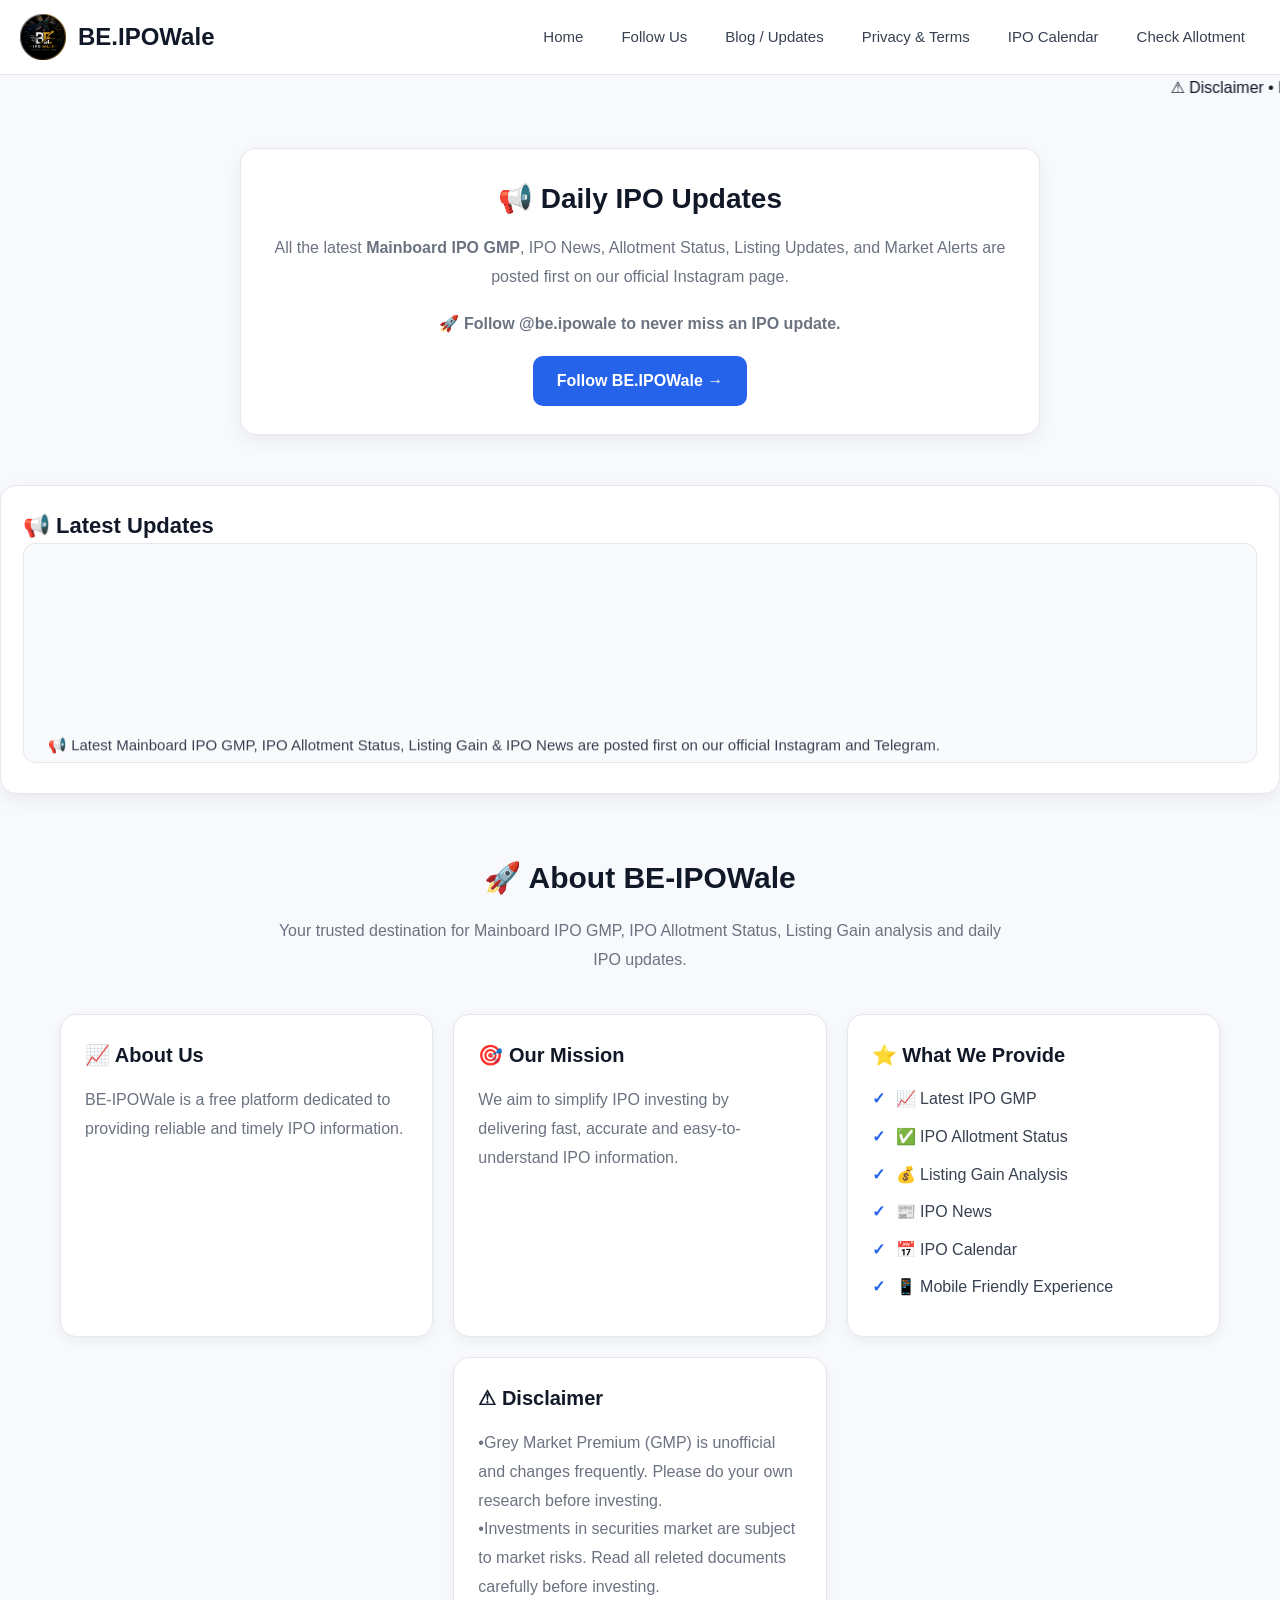
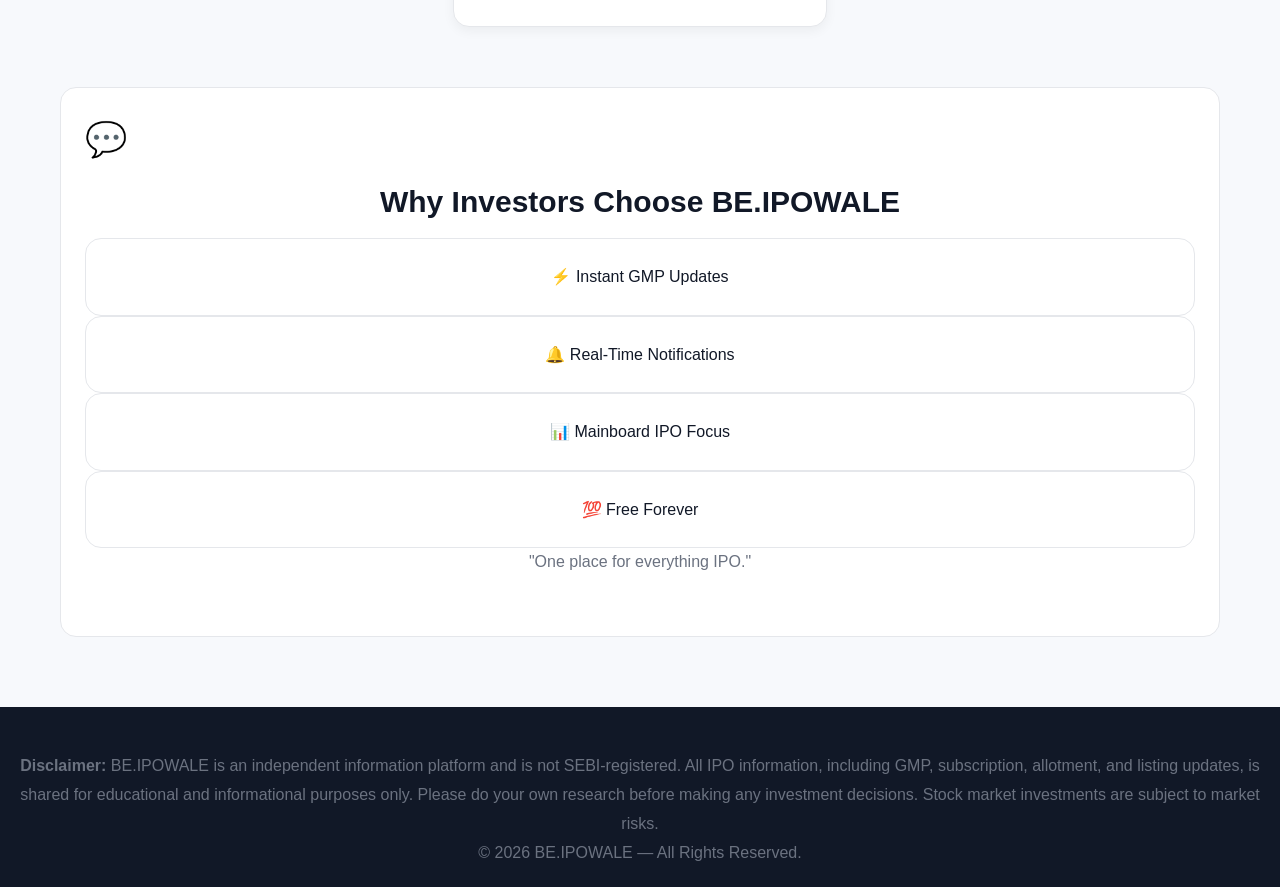
==== commit c3c174f7: "Update index.html" ====
--- a/templates/index.html
+++ b/templates/index.html
@@ -133,7 +133,19 @@
         
     </nav>
 </header>
-  
+  <div class="risk-marquee">
+
+<marquee behavior="scroll"
+direction="left"
+scrollamount="6"
+onmouseover="this.stop();"
+onmouseout="this.start();">
+
+⚠ Disclaimer • BE.IPOWale is not SEBI Registered • GMP (Grey Market Premium) is unofficial and changes frequently • IPO subscription, GMP, allotment chances and listing gain estimates are for informational purposes only • Investments in securities are subject to market risks • Please read all offer documents carefully before investing.
+
+</marquee>
+
+</div>
   
 <!---Instagram Updates Secton--->
 <div class="instagram-update-box">
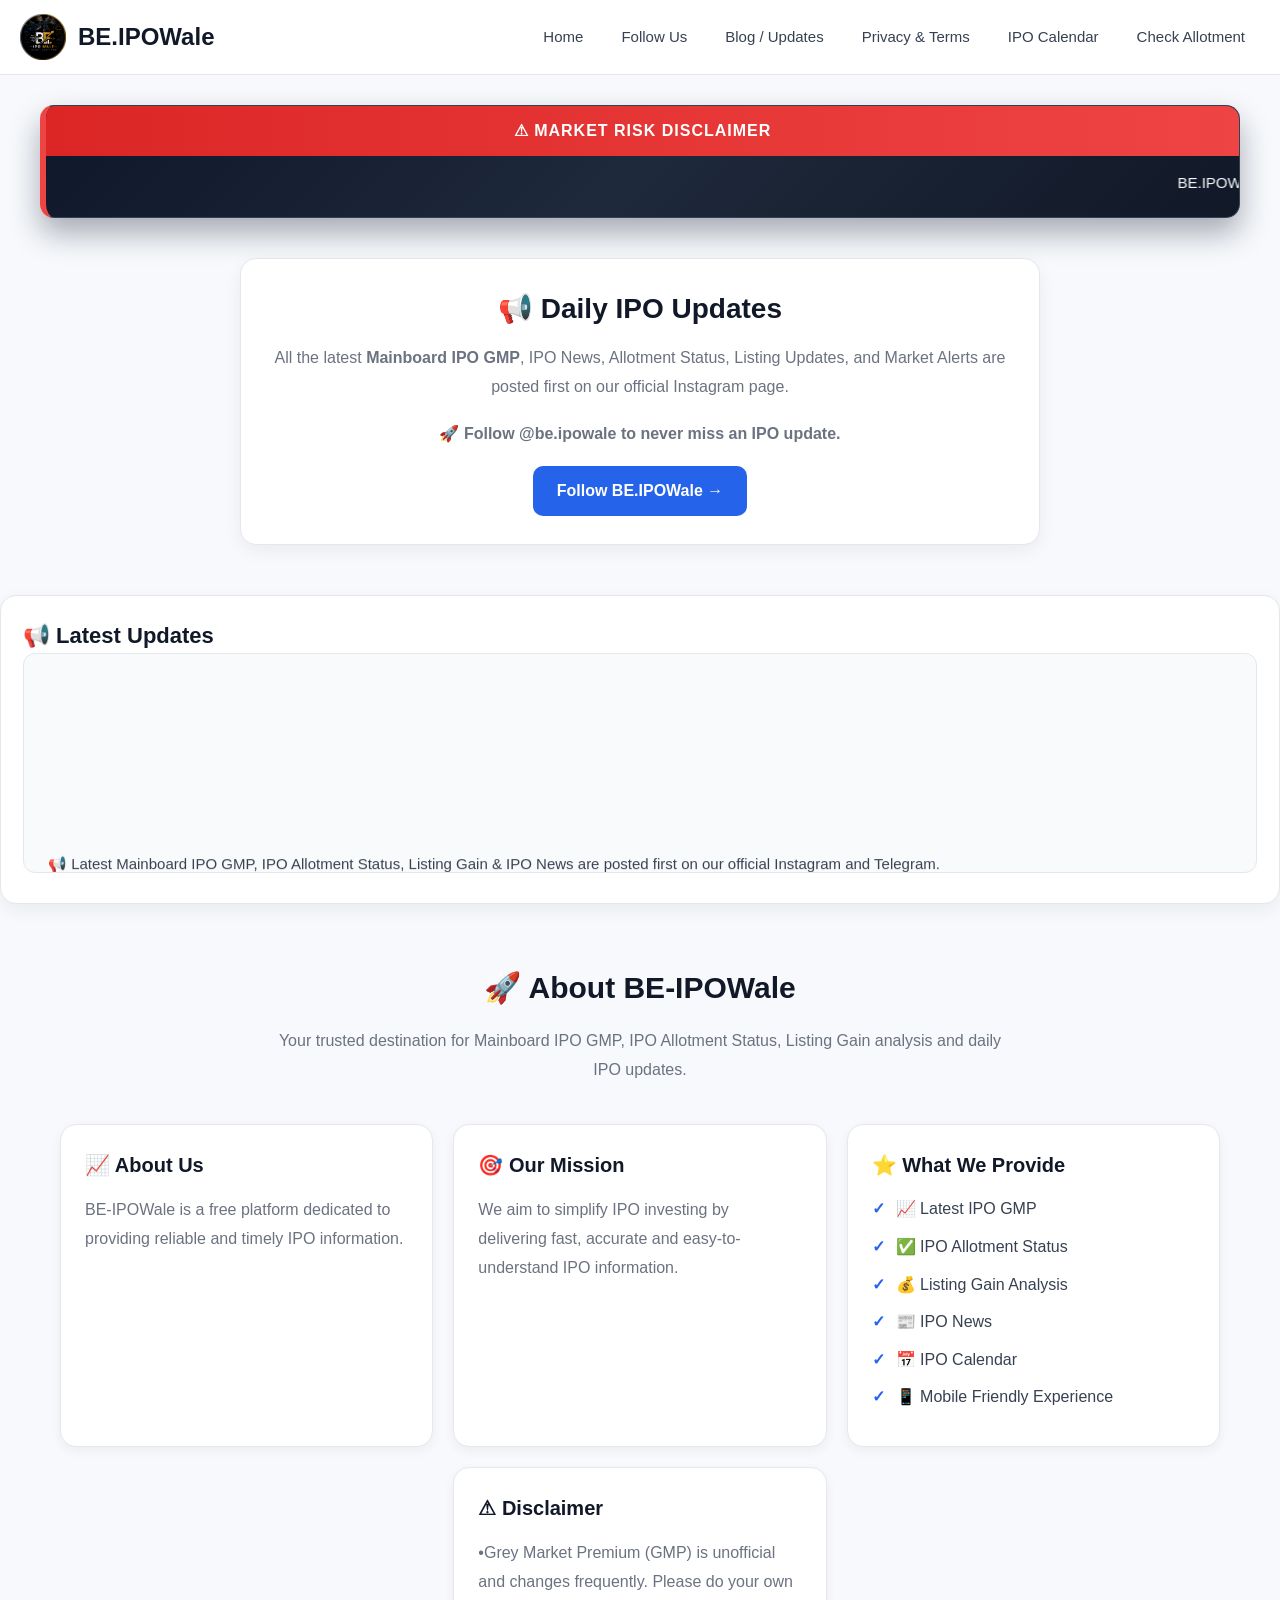
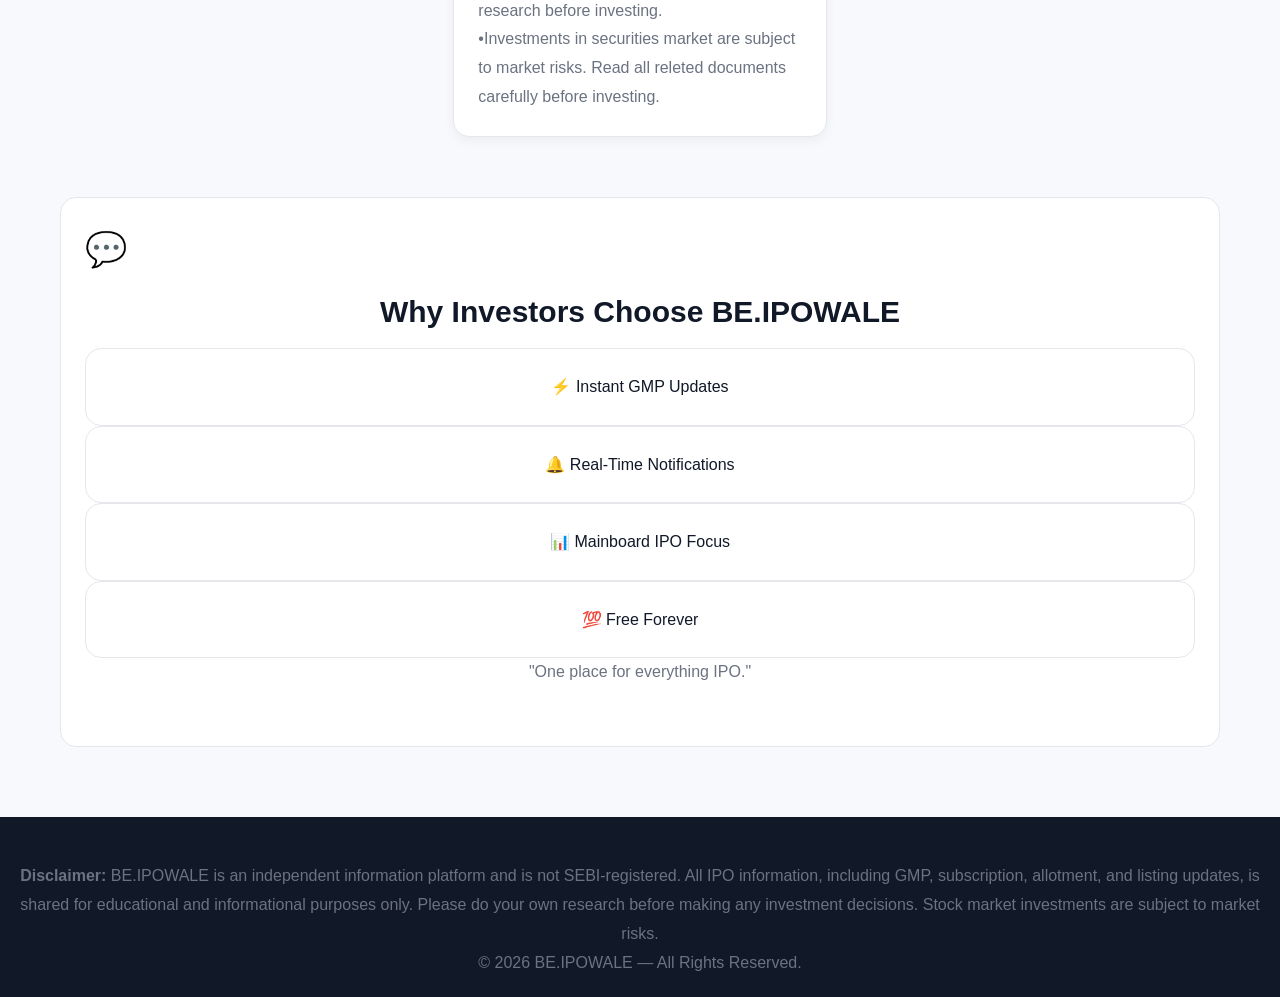
==== commit b8e7bc5c: "Update index.html" ====
--- a/templates/index.html
+++ b/templates/index.html
@@ -133,18 +133,24 @@
         
     </nav>
 </header>
-  <div class="risk-marquee">
-
-<marquee behavior="scroll"
-direction="left"
-scrollamount="6"
-onmouseover="this.stop();"
-onmouseout="this.start();">
-
-⚠ Disclaimer • BE.IPOWale is not SEBI Registered • GMP (Grey Market Premium) is unofficial and changes frequently • IPO subscription, GMP, allotment chances and listing gain estimates are for informational purposes only • Investments in securities are subject to market risks • Please read all offer documents carefully before investing.
-
-</marquee>
-
+  <div class="disclaimer-marquee">
+
+    <div class="disclaimer-title">
+        ⚠ MARKET RISK DISCLAIMER
+    </div>
+
+    <marquee
+        behavior="scroll"
+        direction="left"
+        scrollamount="5"
+        onmouseover="this.stop()"
+        onmouseout="this.start()">
+
+        BE.IPOWale is NOT SEBI Registered • Grey Market Premium (GMP) is unofficial and may change at any time • IPO GMP, Subscription, Allotment & Listing Gain data are for educational purposes only • Please do your own research before investing • Investments in securities market are subject to market risks.
+
+    </marquee>
+
+</div>
 </div>
   
 <!---Instagram Updates Secton--->
--- a/static/style.css
+++ b/static/style.css
@@ -1741,3 +1741,33 @@
 }
 
 }
+/*MARQUEE DISCLAIMER*/
+.disclaimer-marquee{
+    margin:30px auto;
+    max-width:1200px;
+    background:linear-gradient(135deg,#0f172a,#1e293b,#111827);
+    border:1px solid #334155;
+    border-left:6px solid #ef4444;
+    border-radius:14px;
+    overflow:hidden;
+    box-shadow:0 15px 30px rgba(15,23,42,.35);
+}
+
+.disclaimer-title{
+    background:linear-gradient(90deg,#dc2626,#ef4444);
+    color:#ffffff;
+    text-align:center;
+    padding:12px;
+    font-size:16px;
+    font-weight:700;
+    letter-spacing:1px;
+    text-transform:uppercase;
+}
+
+.disclaimer-marquee marquee{
+    color:#f8fafc;
+    padding:15px;
+    font-size:15px;
+    font-weight:500;
+    line-height:1.6;
+}
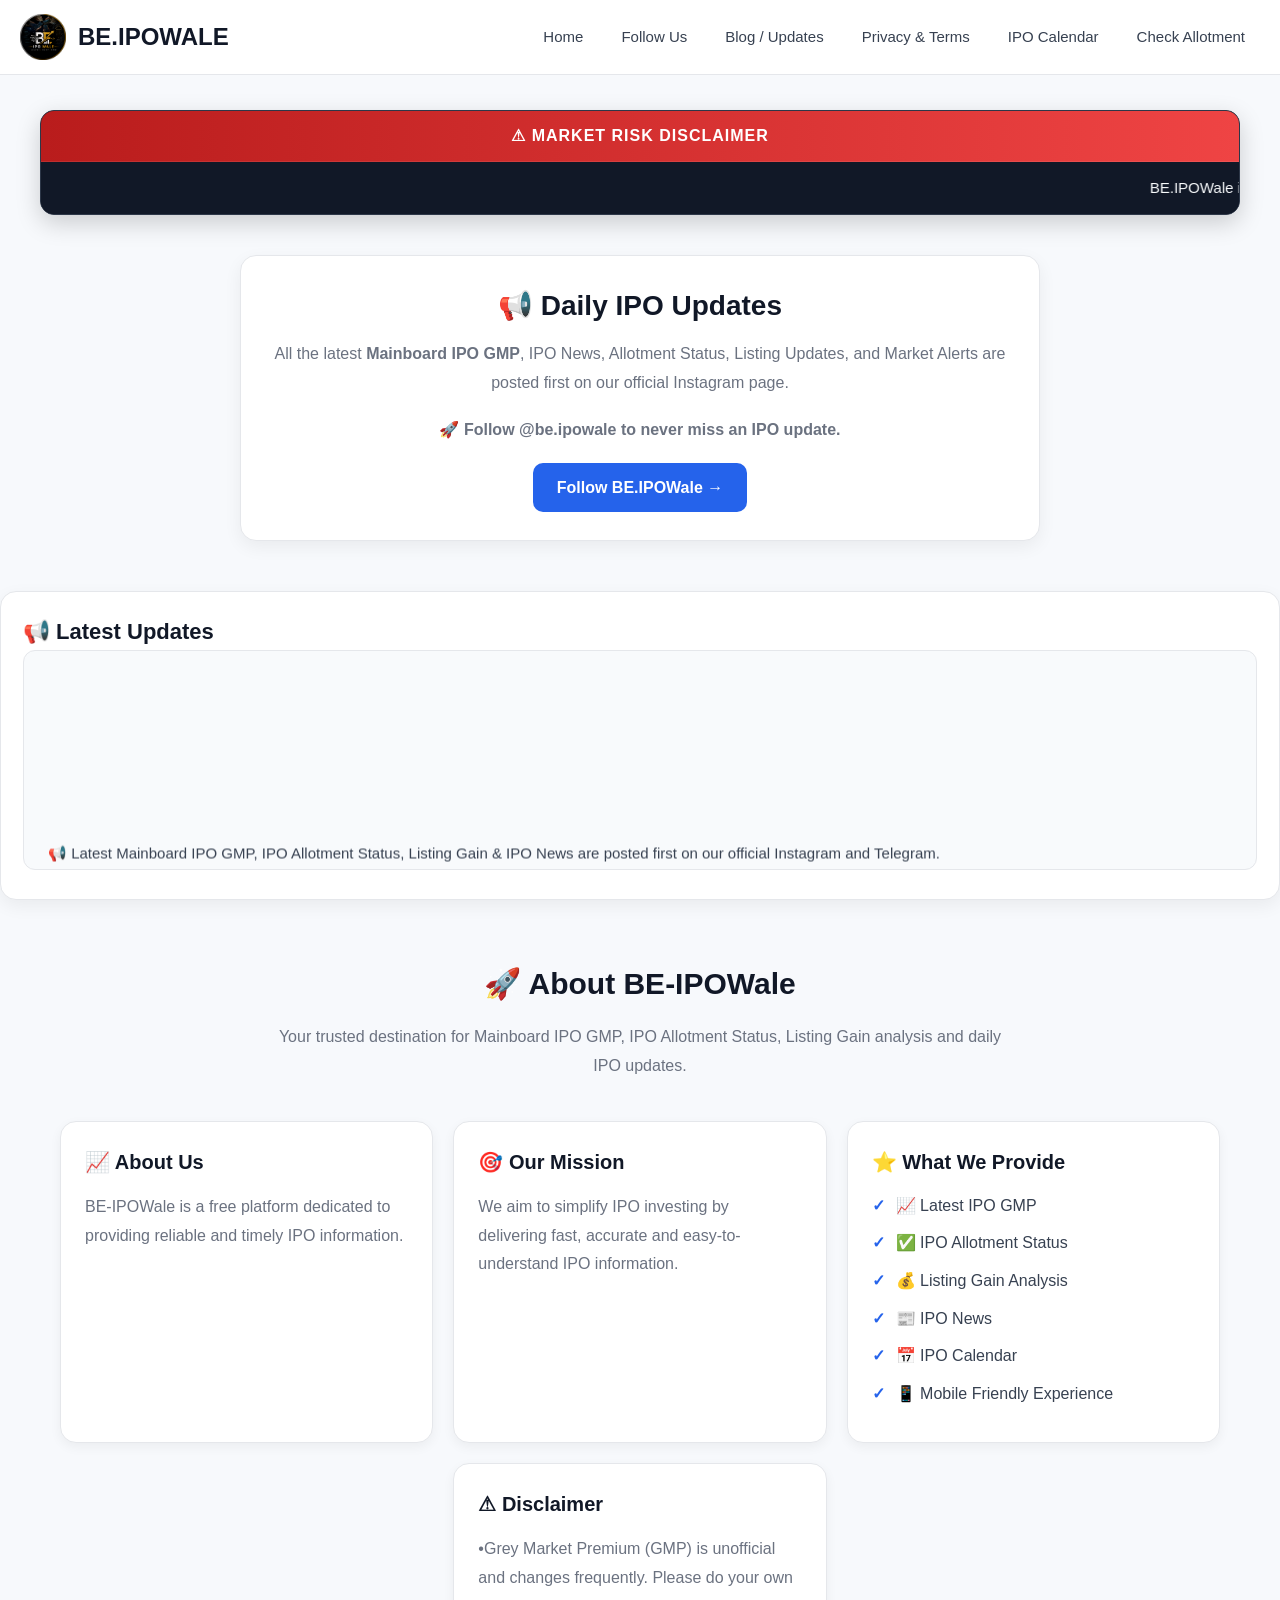
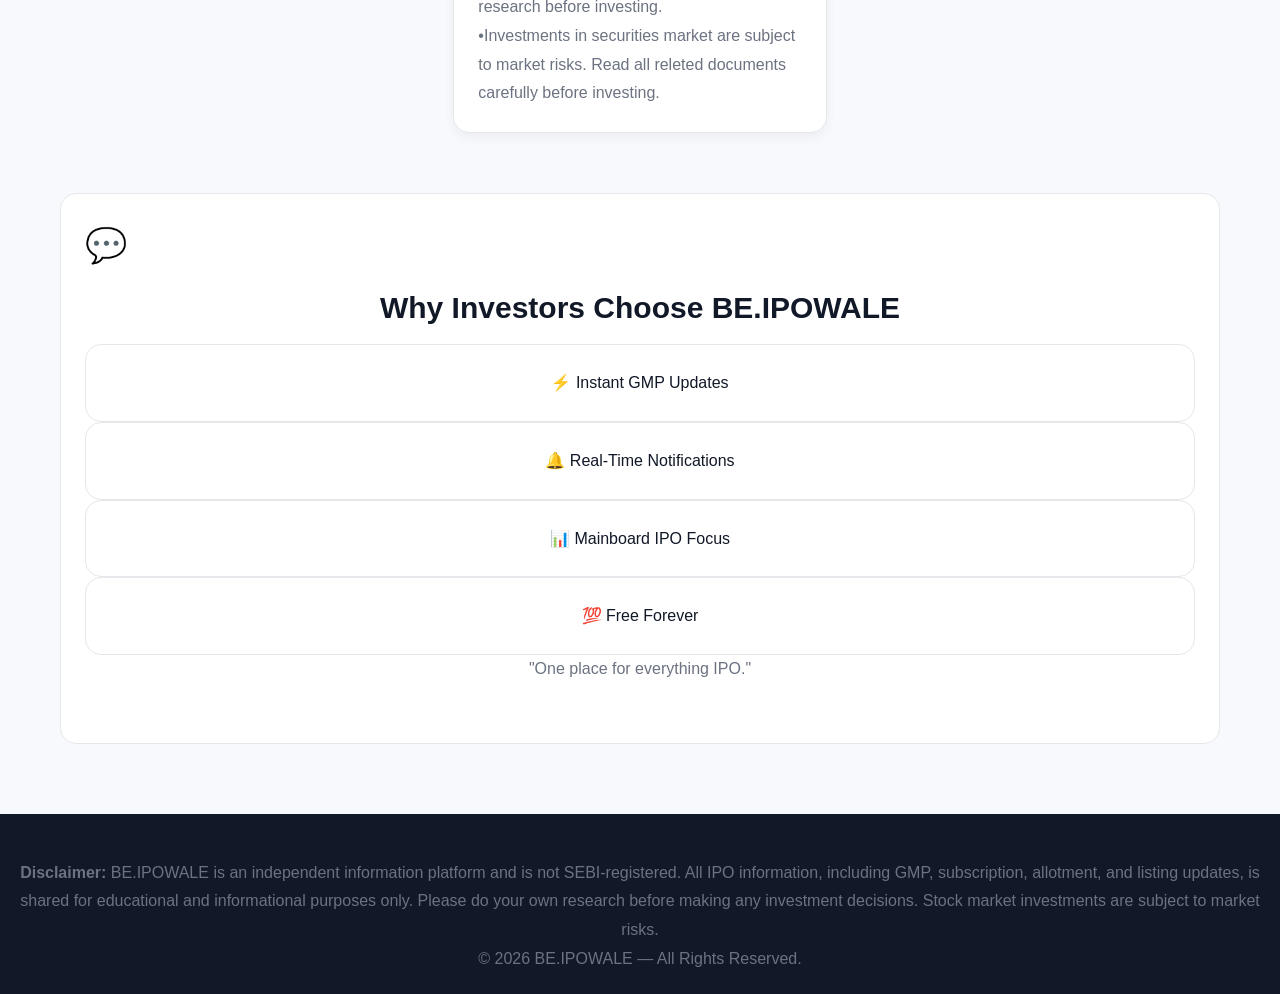
==== commit 4a848189: "Update index.html" ====
--- a/templates/index.html
+++ b/templates/index.html
@@ -8,7 +8,7 @@
     <meta name="viewport" content="width=device-width, initial-scale=1.0">
 
     <!-- Primary SEO -->
-    <title>BE.IPOWale | Mainboard IPO GMP, IPO Allotment Status, Listing Gain & IPO Calendar</title>
+    <title>BE.IPOWALE | Mainboard IPO GMP, IPO Allotment Status, Listing Gain & IPO Calendar</title>
 
     <meta name="title" content="BE.IPOWale | Mainboard IPO GMP, IPO Allotment Status & IPO Updates">
 
@@ -118,7 +118,7 @@
   <header>
     <div class="header-logo">
         <img src="/static/logo.jpg" alt="BE.IPOWale Logo" class="logo">
-        <h1 id="heading">BE.IPOWale</h1>
+        <h1 id="heading">BE.IPOWALE</h1>
     </div>
 
     <button class="menu-toggle" onclick="toggleMenu()">☰</button>
--- a/static/style.css
+++ b/static/style.css
@@ -1742,32 +1742,62 @@
 
 }
 /*MARQUEE DISCLAIMER*/
+/* ===========================================
+   PREMIUM STOCK MARKET DISCLAIMER
+   BE.IPOWALE
+=========================================== */
+
 .disclaimer-marquee{
-    margin:30px auto;
     max-width:1200px;
-    background:linear-gradient(135deg,#0f172a,#1e293b,#111827);
-    border:1px solid #334155;
-    border-left:6px solid #ef4444;
+    margin:35px auto;
     border-radius:14px;
     overflow:hidden;
-    box-shadow:0 15px 30px rgba(15,23,42,.35);
+    border:1px solid #2d3748;
+    background:#0b1220;
+    box-shadow:0 8px 25px rgba(0,0,0,.18);
 }
 
 .disclaimer-title{
-    background:linear-gradient(90deg,#dc2626,#ef4444);
+    display:flex;
+    align-items:center;
+    justify-content:center;
+    gap:8px;
+    background:linear-gradient(90deg,#b91c1c,#ef4444);
     color:#ffffff;
-    text-align:center;
-    padding:12px;
+    padding:12px 20px;
     font-size:16px;
     font-weight:700;
     letter-spacing:1px;
     text-transform:uppercase;
+    border-bottom:1px solid rgba(255,255,255,.08);
 }
 
 .disclaimer-marquee marquee{
+    display:block;
+    background:#111827;
     color:#f8fafc;
-    padding:15px;
+    padding:14px 0;
     font-size:15px;
     font-weight:500;
     line-height:1.6;
 }
+
+/* Highlight important words */
+.disclaimer-marquee strong{
+    color:#22c55e;
+}
+
+/* Mobile */
+@media(max-width:768px){
+
+.disclaimer-title{
+    font-size:14px;
+    padding:10px;
+}
+
+.disclaimer-marquee marquee{
+    font-size:13px;
+    padding:12px 0;
+}
+
+}
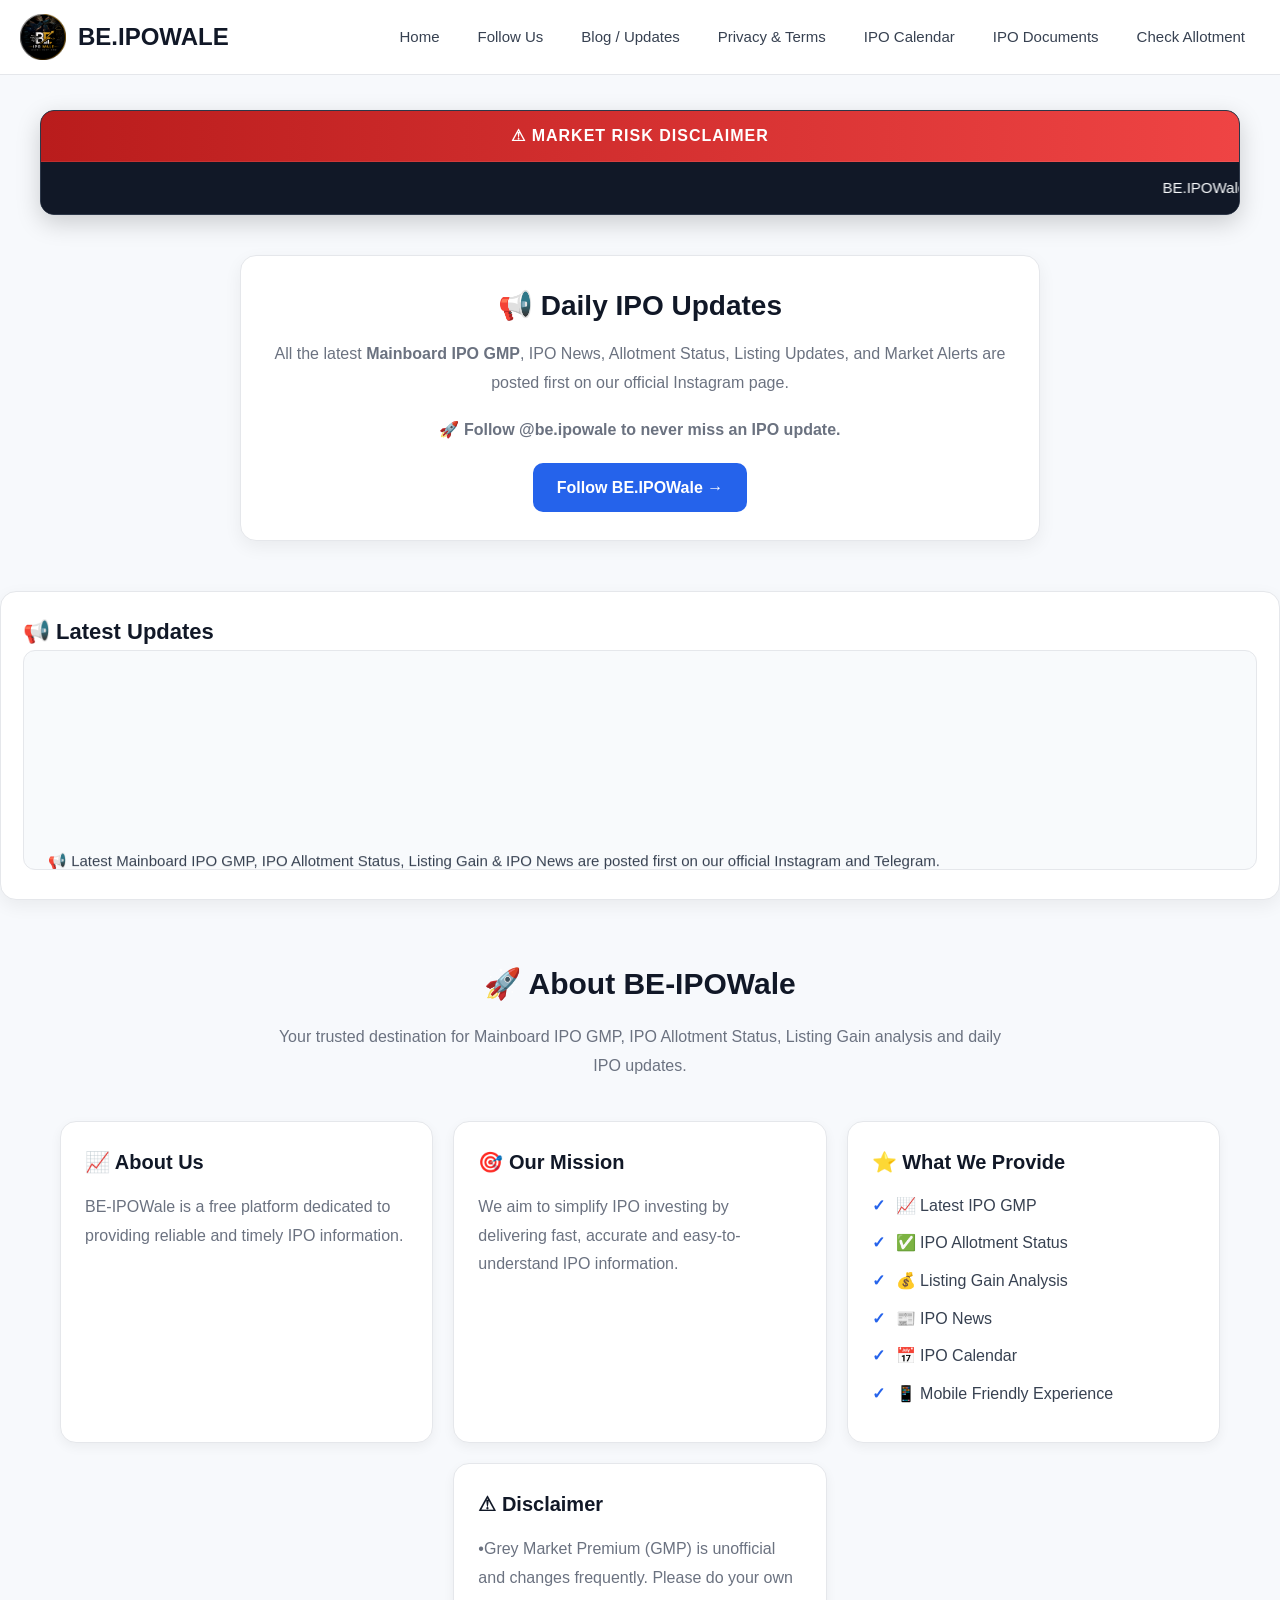
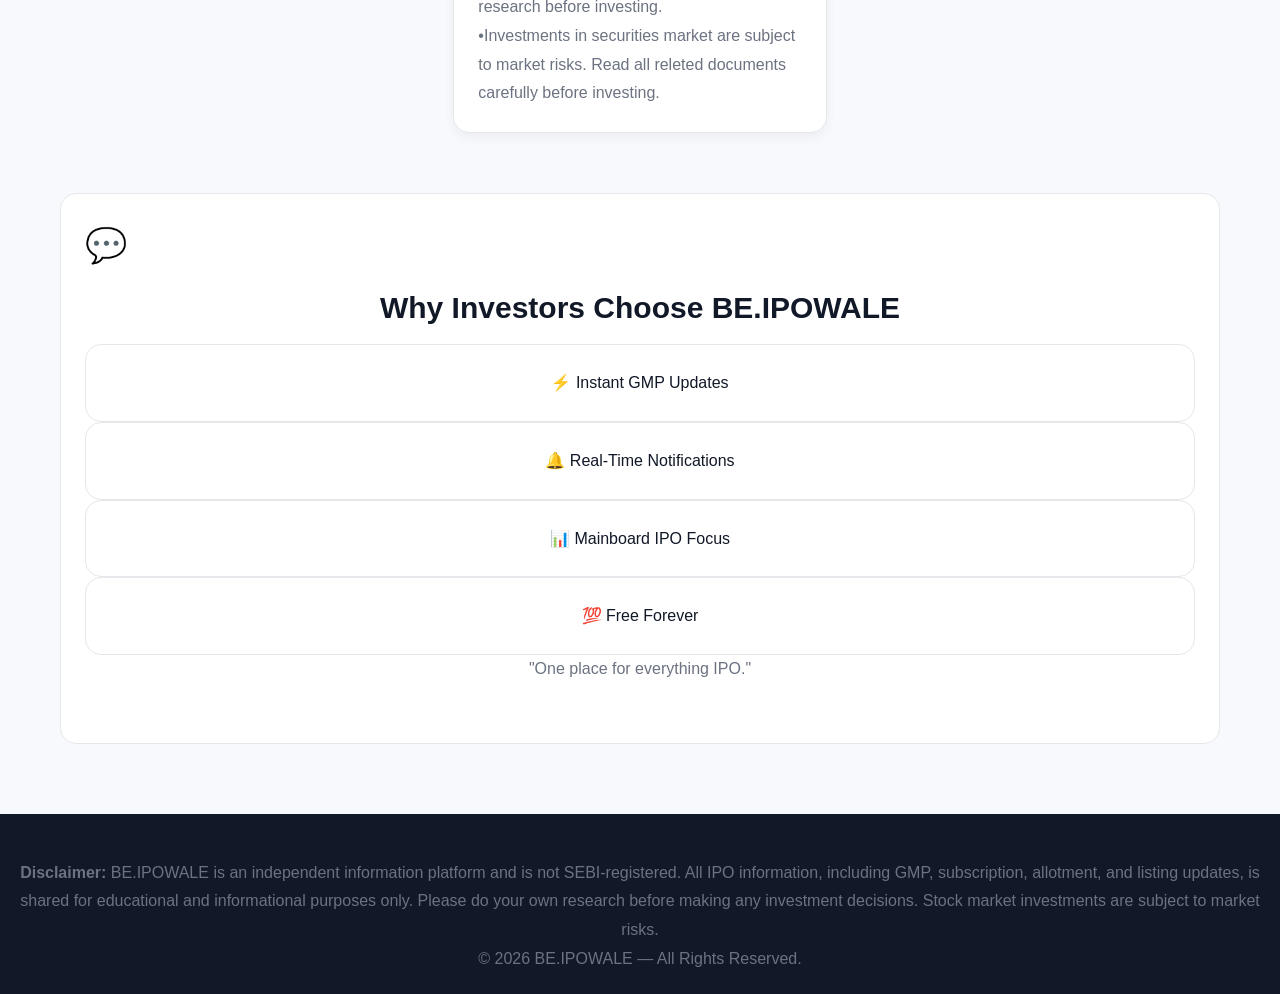
==== commit 26a66ea8: "Update index.html" ====
--- a/templates/index.html
+++ b/templates/index.html
@@ -129,6 +129,7 @@
         <a href="/blog">Blog / Updates</a>
         <a href="/terms">Privacy & Terms</a>
         <a href="/ipo-calendar">IPO Calendar</a>
+        <a href="/ipo-documents">IPO Documents</a>
         <a href="/allotment">Check Allotment</a>
         
     </nav>
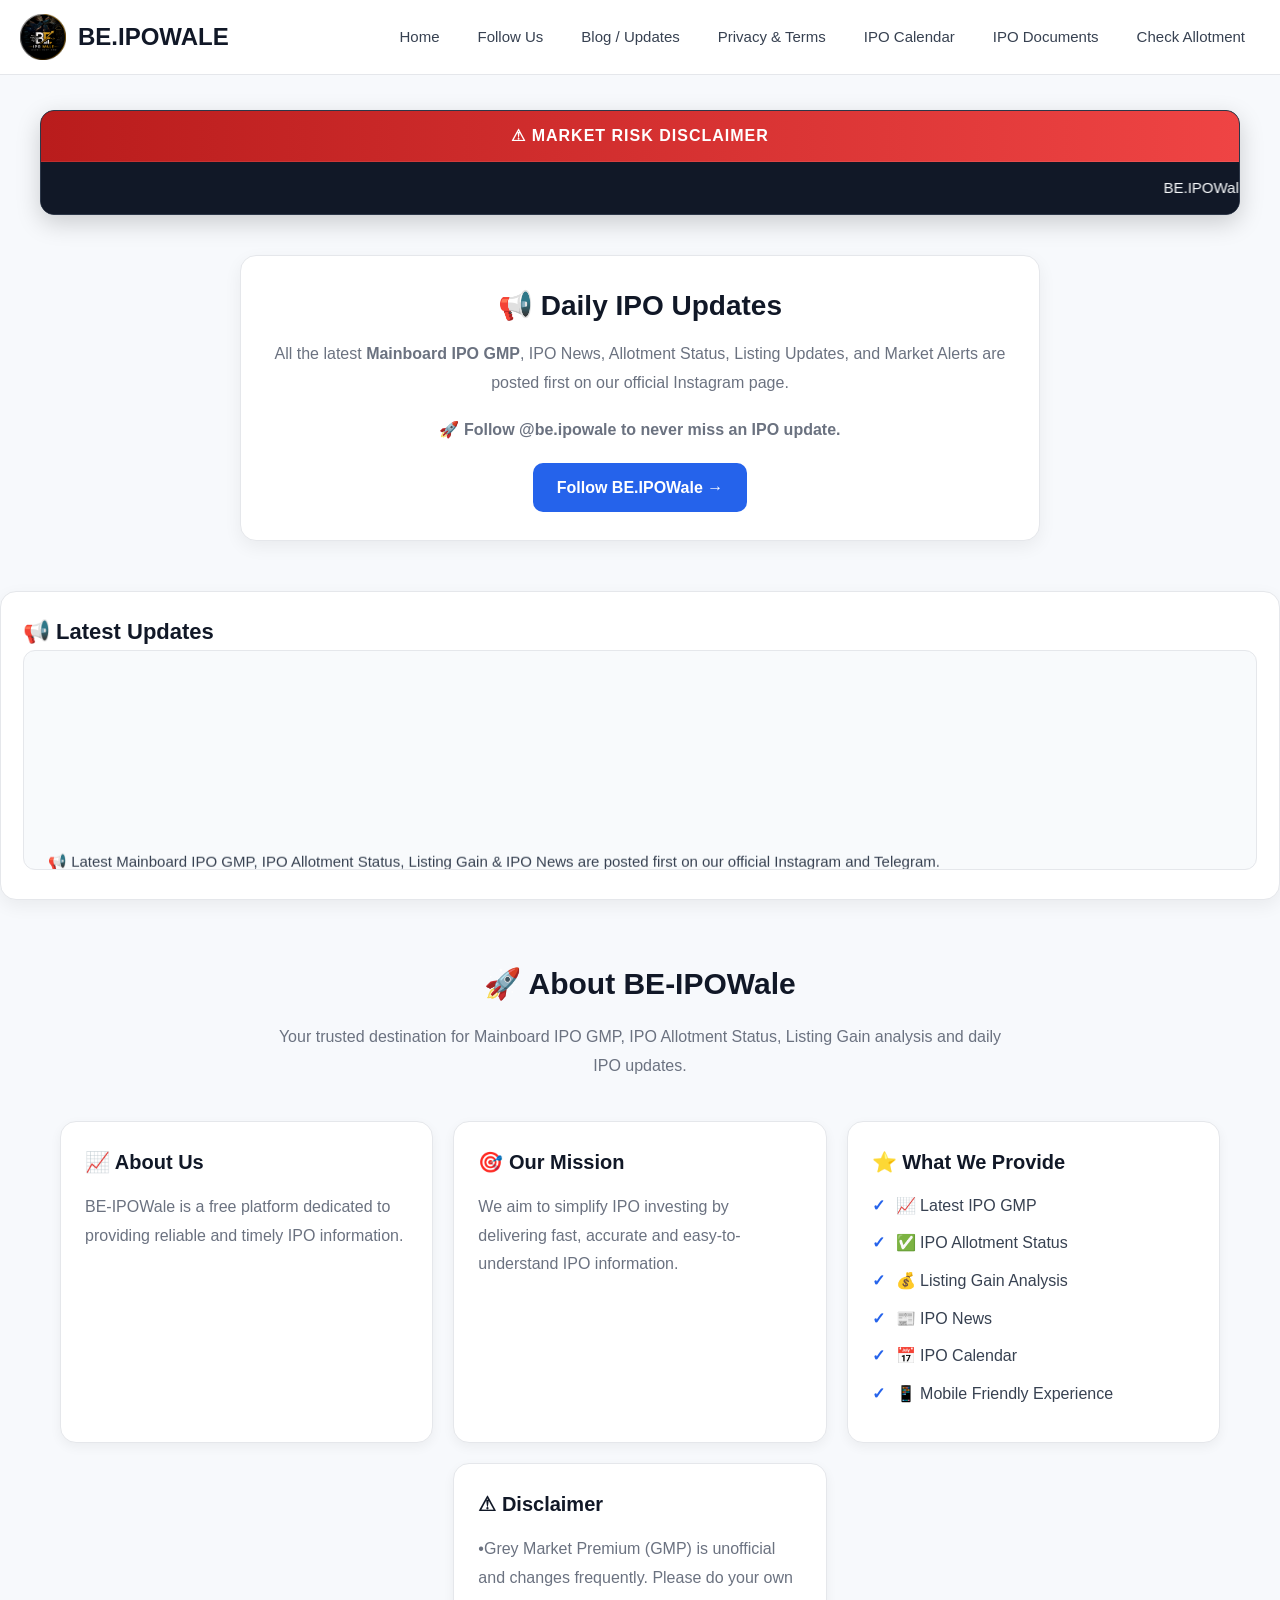
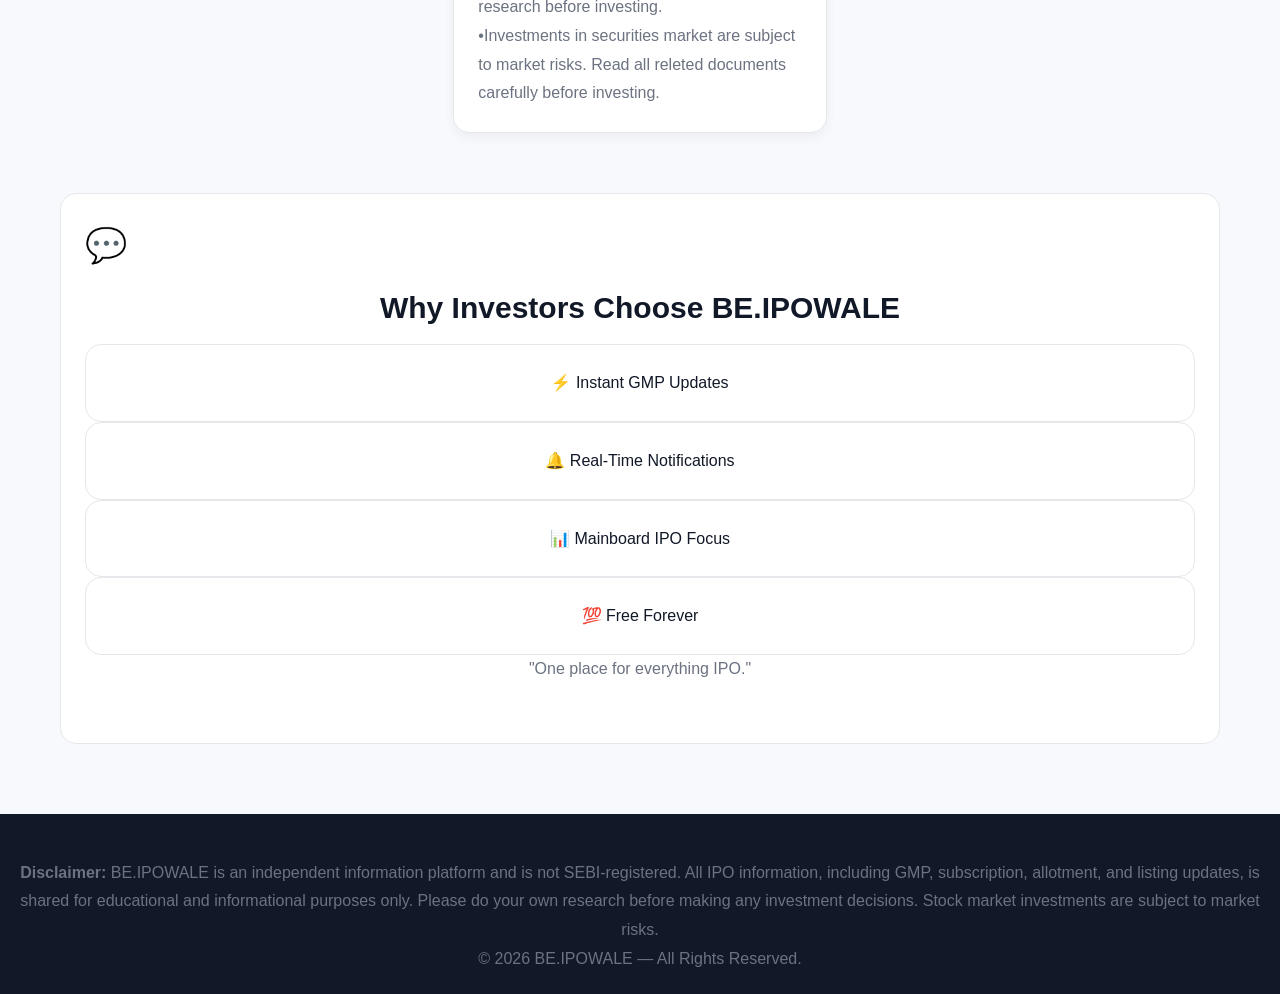
==== commit 1363db25: "Update index.html" ====
--- a/templates/index.html
+++ b/templates/index.html
@@ -107,6 +107,7 @@
 }
     </script>
  <meta name="google-site-verification" content="jUMJra1Lq14fkxFklUsbDuVm2UQe7QwJyzm6_l7hiqo" />
+    <meta name="google-site-verification" content="VgQbpzTBntm3BgU9VcrZLg8rBSd8wYP4PY9u6Q74hg4" />
 </head>
    
 <body>
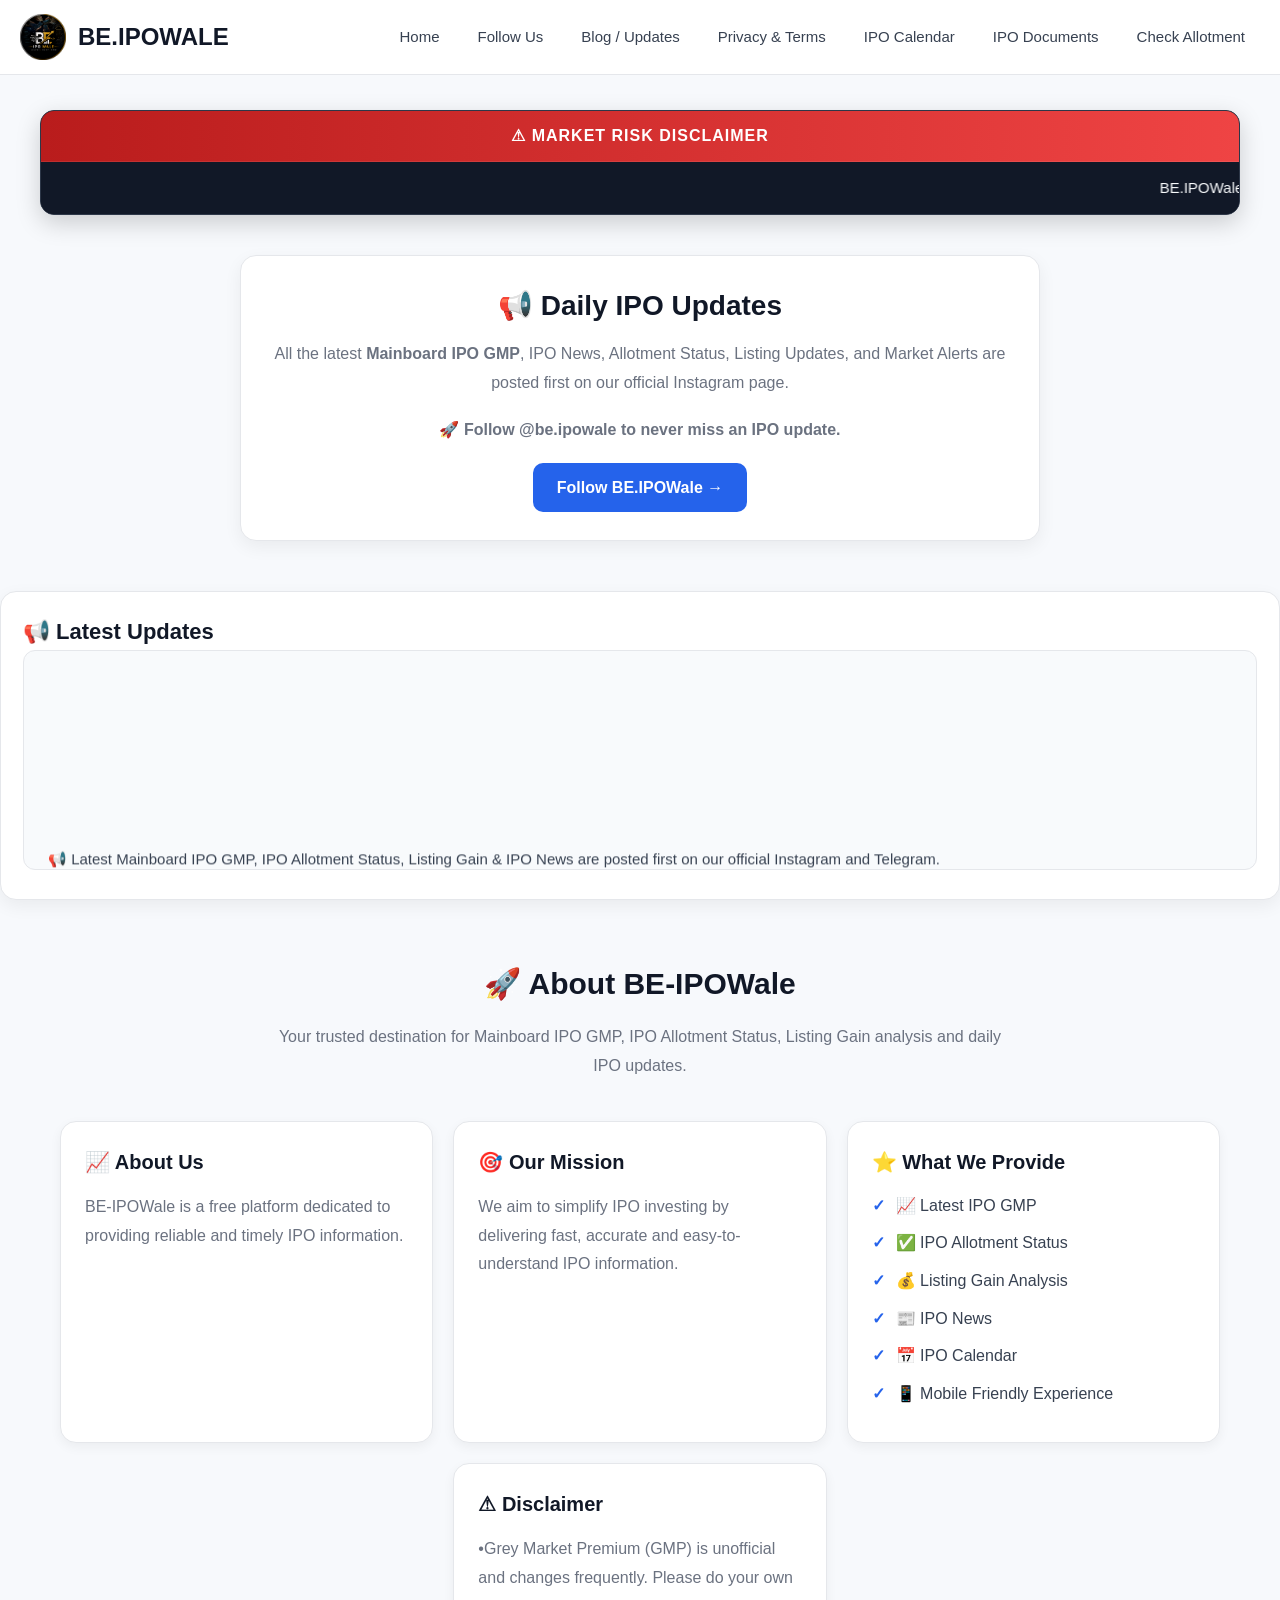
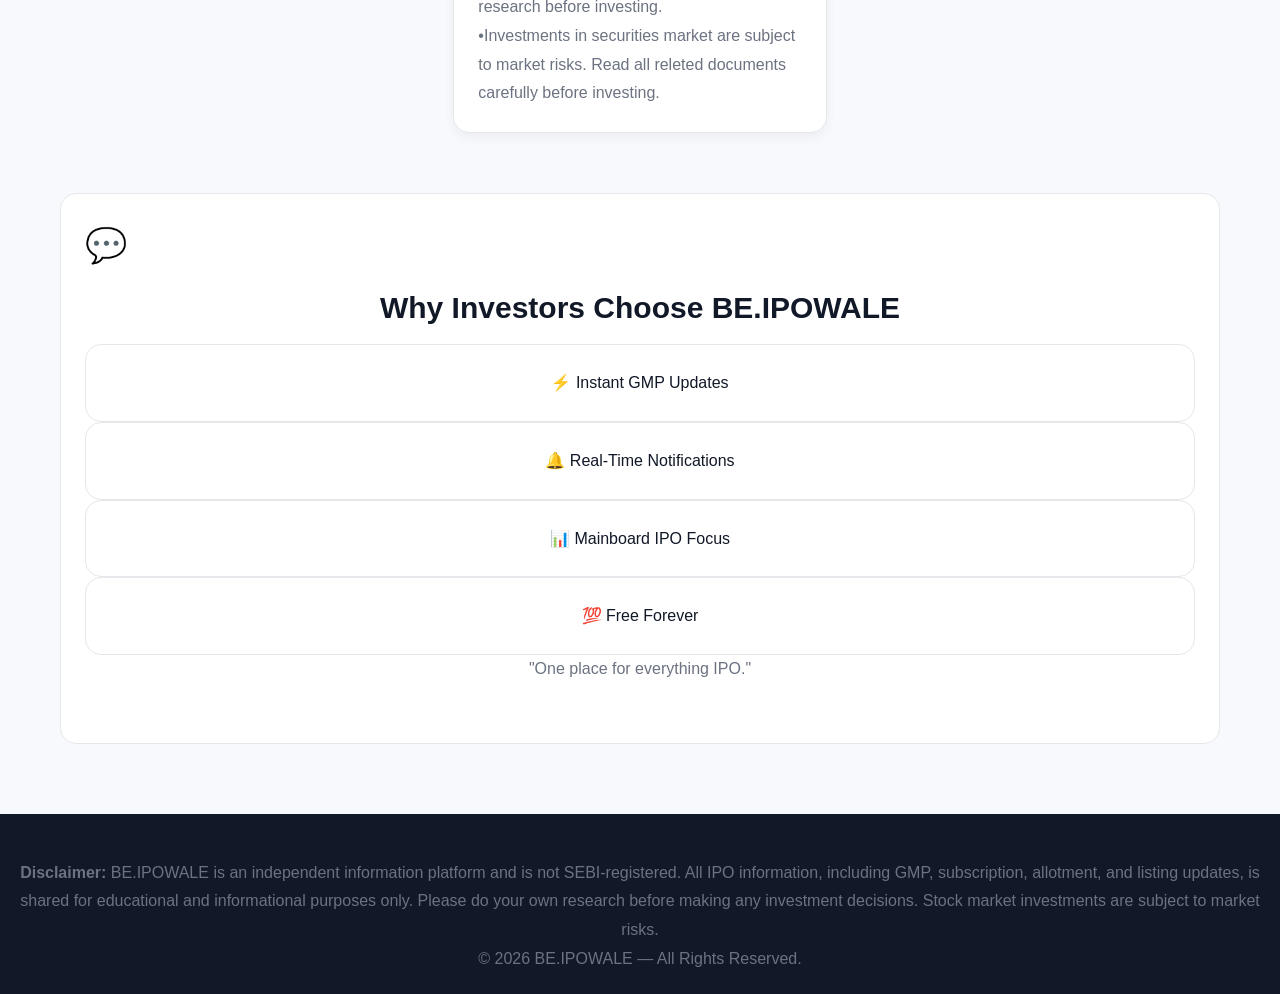
==== commit dff3465f: "Update index.html" ====
--- a/templates/index.html
+++ b/templates/index.html
@@ -106,6 +106,19 @@
  ]
 }
     </script>
+    <script type="application/ld+json">
+{
+  "@context": "https://schema.org",
+  "@type": "WebSite",
+  "name": "BE.IPOWale",
+  "alternateName": [
+    "BEIPOWale",
+    "BE IPOWale",
+    "beipowale"
+  ],
+  "url": "https://beipowale.onrender.com/"
+}
+</script>
  <meta name="google-site-verification" content="jUMJra1Lq14fkxFklUsbDuVm2UQe7QwJyzm6_l7hiqo" />
     <meta name="google-site-verification" content="VgQbpzTBntm3BgU9VcrZLg8rBSd8wYP4PY9u6Q74hg4" />
 </head>
